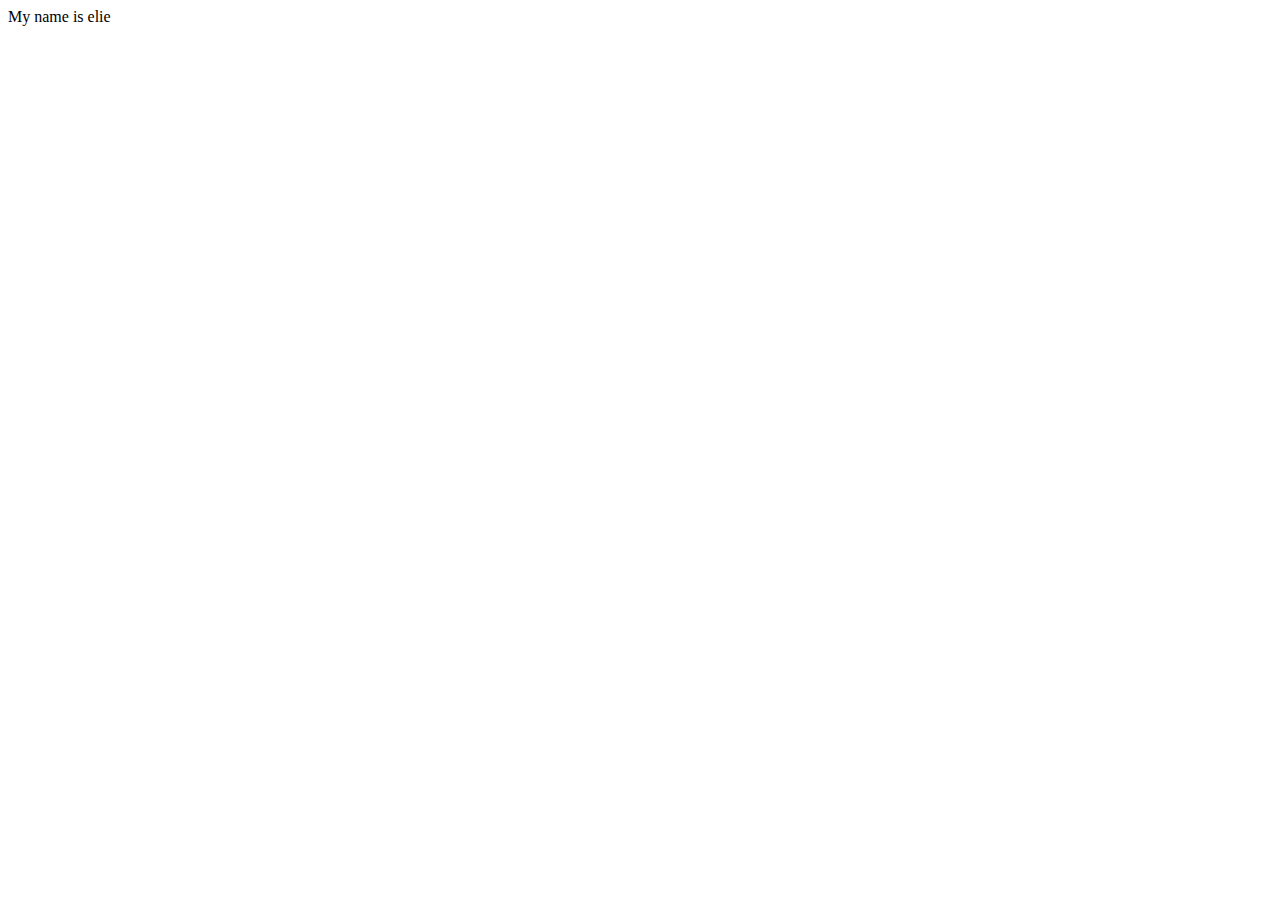
==== index.html @ 24b74e12 "initialized git repository" ====
<!DOCTYPE html>
<html lang="en">
<head>
    <meta charset="UTF-8">
    <meta http-equiv="X-UA-Compatible" content="IE=edge">
    <meta name="viewport" content="width=device-width, initial-scale=1.0">
    <title>Document</title>
</head>
<body>
    My name is elie
</body>
</html>
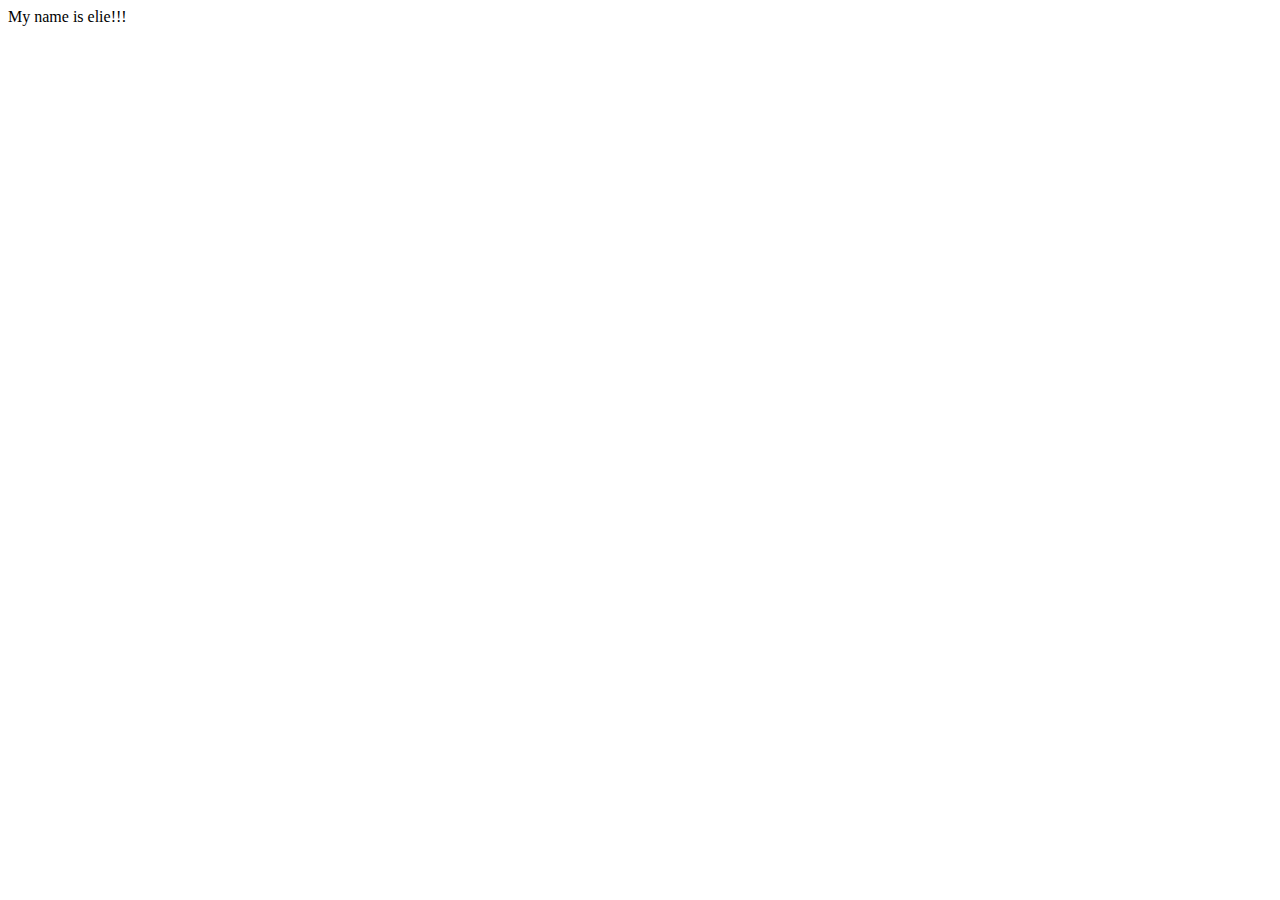
==== commit 41403658: "Emphasise the name" ====
--- a/index.html
+++ b/index.html
@@ -7,6 +7,6 @@
     <title>Document</title>
 </head>
 <body>
-    My name is elie
+    My name is elie!!!
 </body>
 </html>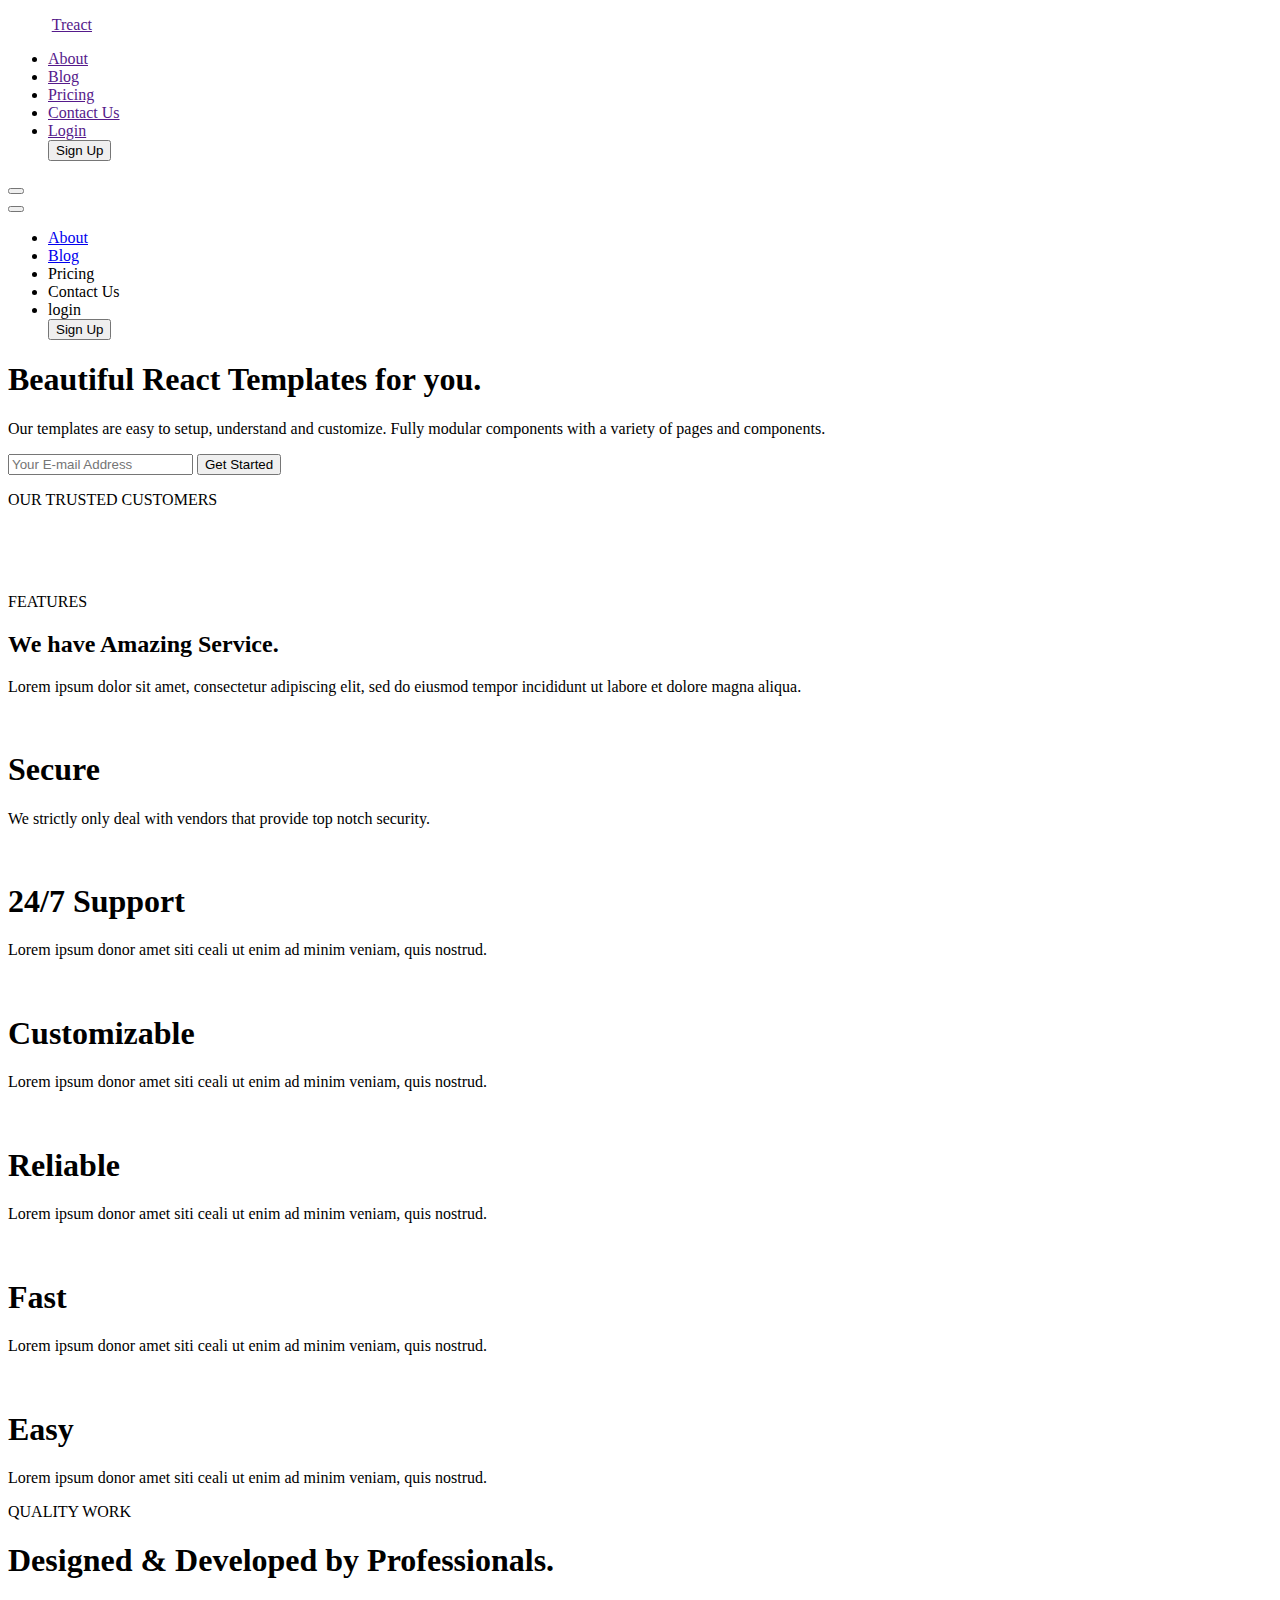
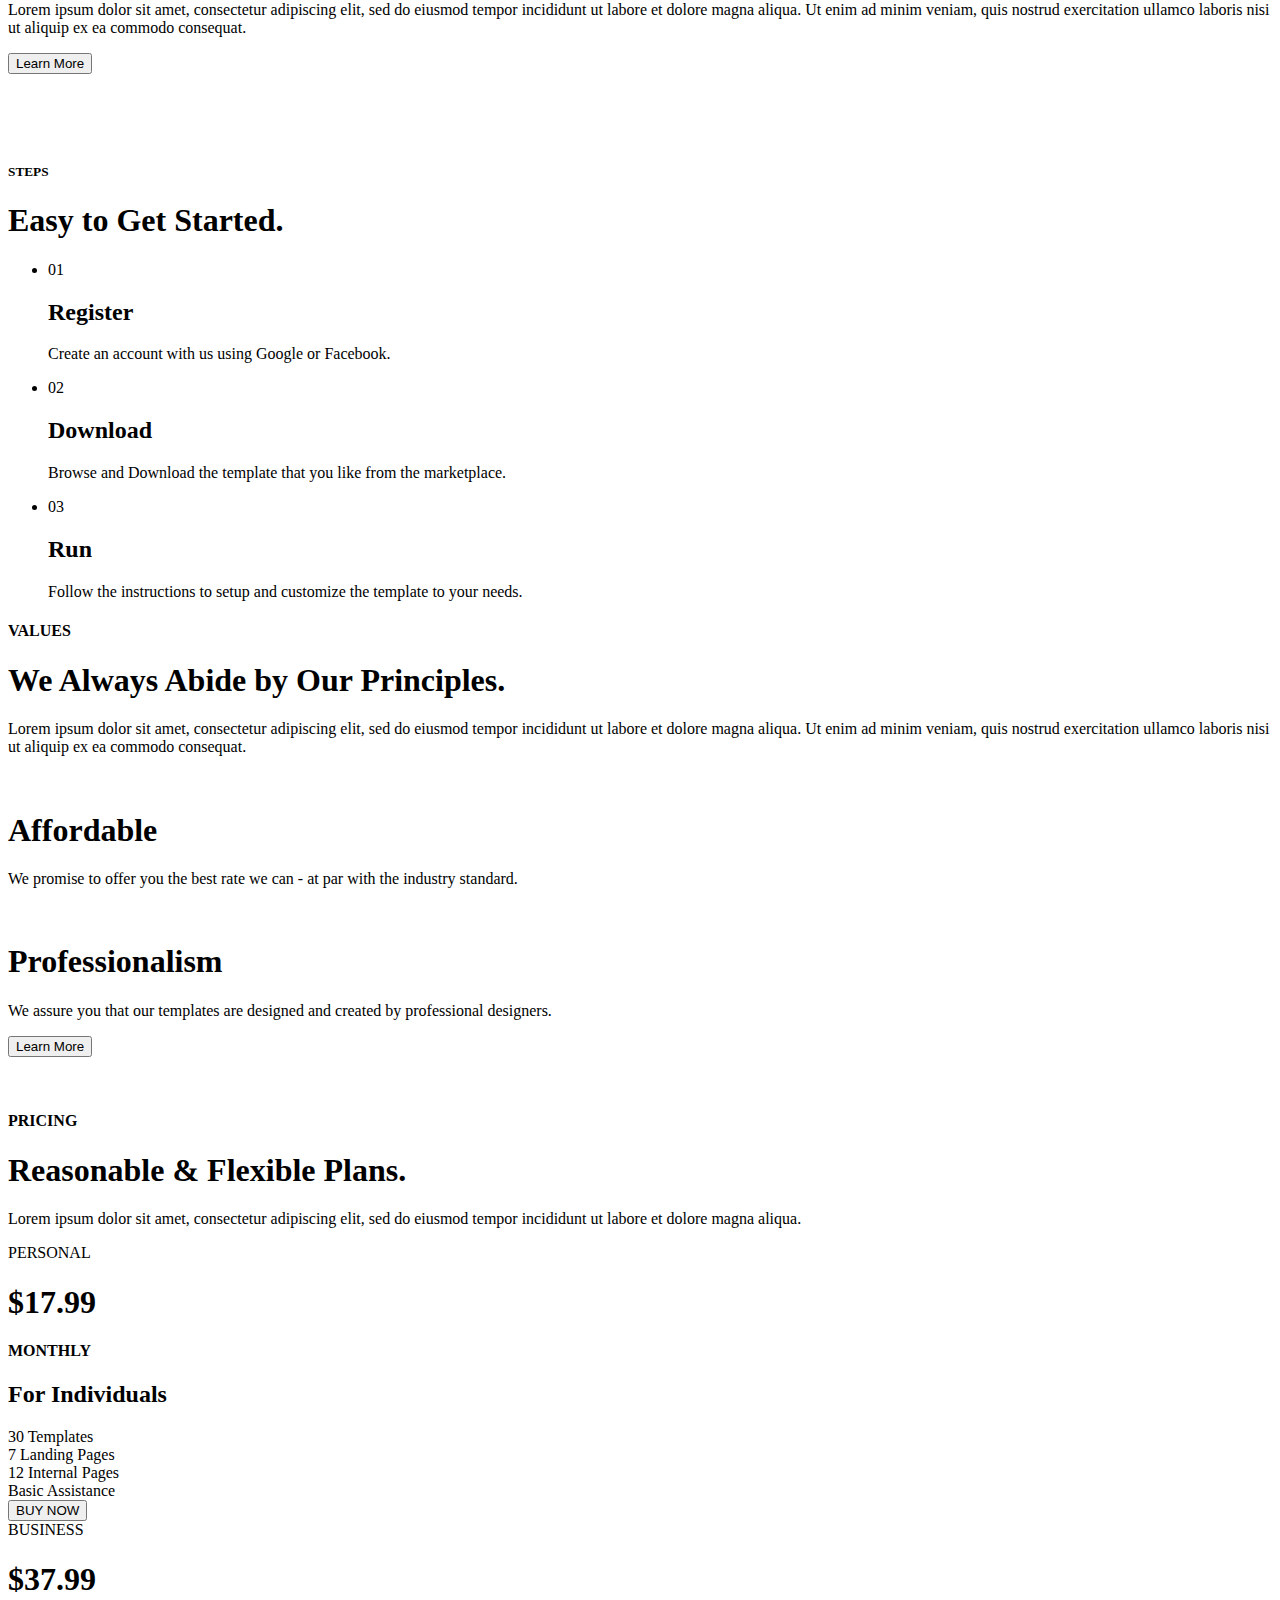
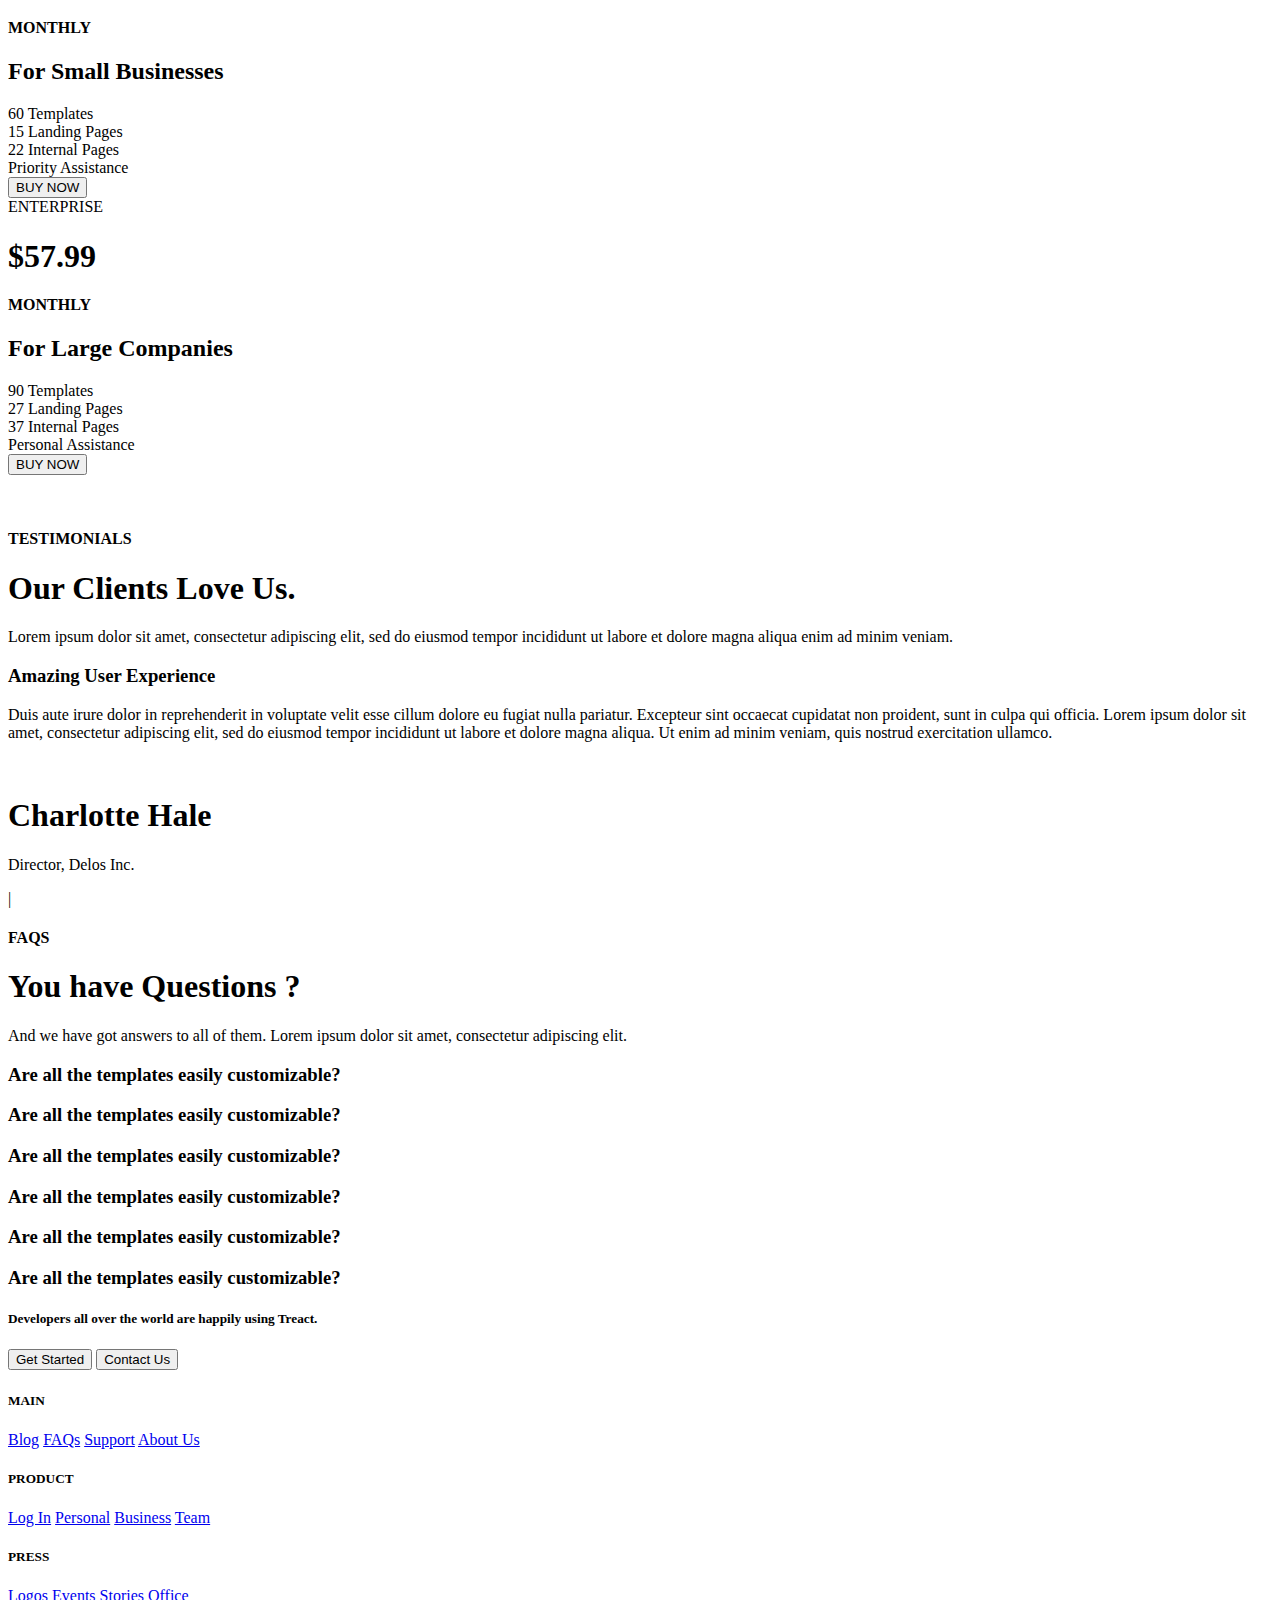
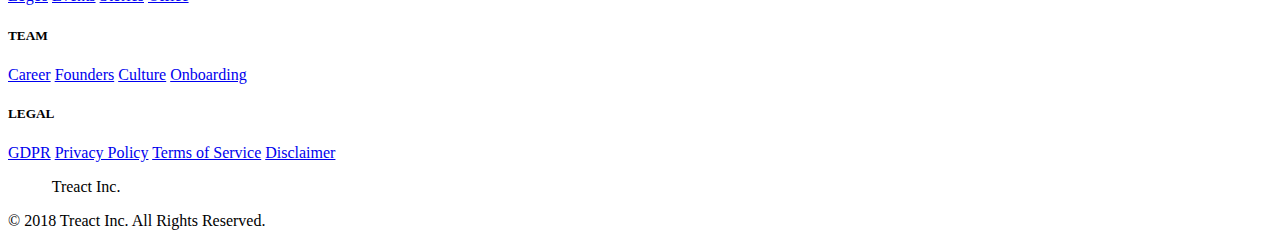
==== commit 814184ce: "Emphasise a text" ====
--- a/index.html
+++ b/index.html
@@ -7,6 +7,569 @@
     <title>Document</title>
 </head>
 <body>
-    My name is elie!!!
+    <section>
+        <div class="row">
+          <nav>
+            <div class="nav">
+              <figure class="logo__T">
+                <img src="./images/logo.2c489fc4.svg" class="nav__logo" alt="" />
+                <a href="" class="nav__logo--name">Treact</a>
+              </figure>
+              <ul class="nav__links">
+                <li>
+                  <a href="" class="nav__link">About</a>
+                </li>
+                <li>
+                  <a href="" class="nav__link">Blog</a>
+                </li>
+                <li>
+                  <a href="" class="nav__link">Pricing</a>
+                </li>
+                <li>
+                  <a href="" class="nav__link">Contact Us</a>
+                </li>
+                <li>
+                  <a href="" class="nav__link">Login</a>
+                </li>
+                <button class="nav__btn">Sign Up</button>
+              </ul>
+              <button class="btn__menu" onclick="openMenu()">
+                <i class="fas fa-bars"></i>
+              </button>
+              <div class="menu__backdrop">
+                <button class="btn__menu btn__menu--close" onclick="closeMenu()">
+                  <i class="fas fa-times"></i>
+                </button>
+                <ul class="menu__links">
+                  <li class="menu__list">
+                    <a href="#" class="menu__link" onclick="closeMenu()">About</a>
+                  </li>
+                  <li class="menu__list">
+                    <a href="#" class="menu__link" onclick="closeMenu()">Blog</a>
+                  </li>
+                  <li class="menu__list">
+                    <a class="menu__link" onclick="closeMenu()">Pricing</a>
+                  </li>
+                  <li class="menu__list">
+                    <a class="menu__link" onclick="closeMenu()">Contact Us</a>
+                  </li>
+                  <li class="menu__list">
+                    <a class="menu__link" onclick="closeMenu()">login</a>
+                  </li>
+                  <button class="nav__btn " onclick="closeMenu()">Sign Up</button>
+                </ul>
+              </div>
+            </div>
+          </nav>
+        </div>
+      </section>
+  
+      <section>
+        <div class="row">
+          <div class="email__container">
+            <div class="email__address">
+              <h1 class="email__h1">
+                Beautiful React Templates
+                <span class="text--purple">for you.</span>
+              </h1>
+              <p class="email__intro--para">
+                Our templates are easy to setup, understand and customize. Fully
+                modular components with a variety of pages and components.
+              </p>
+              <div class="email__login--wrapper">
+                <form class="email__address--form">
+                  <input
+                    class="email__address--input"
+                    placeholder="Your E-mail Address"
+                  />
+                  <button class="email__address--btn">Get Started</button>
+                </form>
+              </div>
+              <div class="customer__img--wrapper">
+                <p class="email__address--para">OUR TRUSTED CUSTOMERS</p>
+                <figure>
+                  <img
+                    src="./images/customers-logo-strip.680ac7c2.png"
+                    class="customers__img"
+                    alt=""
+                  />
+                </figure>
+              </div>
+            </div>
+            <div class="email__img">
+              <figure class="email__figure--wrapper"> 
+                <img
+                  src="./images/design-illustration-2.6da6a00b.svg"
+                  class="first__section--img"
+                  alt=""
+                />
+              </figure>
+            </div>
+          </div>
+        </div>
+      </section>
+  
+      <section>
+        <div class="container">
+          <div class="row">
+            <div class="features__text--wrapper">
+              <div class="text--purple title__features">FEATURES</div>
+              <h2 class="features__service--h2">
+                We have Amazing <span class="text--purple">Service.</span>
+              </h2>
+              <p class="features__service--para">
+                Lorem ipsum dolor sit amet, consectetur adipiscing elit, sed do
+                eiusmod tempor incididunt ut labore et dolore magna aliqua.
+              </p>
+            </div>
+            <div class="services">
+              <div class="service">
+                <figure>
+                  <img
+                    src="./images/shield-icon.daefe14b.svg"
+                    class="service__images"
+                    alt=""
+                  />
+                </figure>
+                <div class="service__description">
+                  <h1>Secure</h1>
+                  <p class="service__para">
+                    We strictly only deal with vendors that provide top notch
+                    security.
+                  </p>
+                </div>
+              </div>
+              <div class="service">
+                <figure>
+                  <img
+                    src="./images/support-icon.f9253ffa.svg"
+                    class="service__images"
+                    alt=""
+                  />
+                </figure>
+                <div class="service__description">
+                  <h1>24/7 Support</h1>
+                  <p class="service__para">
+                    Lorem ipsum donor amet siti ceali ut enim ad minim veniam,
+                    quis nostrud.
+                  </p>
+                </div>
+              </div>
+              <div class="service">
+                <figure>
+                  <img
+                    src="./images/customize-icon.367468c9.svg"
+                    class="service__images"
+                    alt=""
+                  />
+                </figure>
+                <div class="service__description">
+                  <h1>Customizable</h1>
+                  <p class="service__para">
+                    Lorem ipsum donor amet siti ceali ut enim ad minim veniam,
+                    quis nostrud.
+                  </p>
+                </div>
+              </div>
+              <div class="service">
+                <figure>
+                  <img
+                    src="./images/reliable-icon.1367510a.svg"
+                    class="service__images"
+                    alt=""
+                  />
+                </figure>
+                <div class="service__description">
+                  <h1>Reliable</h1>
+                  <p class="service__para">
+                    Lorem ipsum donor amet siti ceali ut enim ad minim veniam,
+                    quis nostrud.
+                  </p>
+                </div>
+              </div>
+              <div class="service">
+                <figure>
+                  <img
+                    src="./images/fast-icon.dbb971a7.svg"
+                    class="service__images"
+                    alt=""
+                  />
+                </figure>
+                <div class="service__description">
+                  <h1>Fast</h1>
+                  <p class="service__para">
+                    Lorem ipsum donor amet siti ceali ut enim ad minim veniam,
+                    quis nostrud.
+                  </p>
+                </div>
+              </div>
+              <div class="service">
+                <figure>
+                  <img
+                    src="./images/simple-icon.673b7e17.svg"
+                    class="service__images"
+                    alt=""
+                  />
+                </figure>
+                <div class="service__description">
+                  <h1>Easy</h1>
+                  <p class="service__para">
+                    Lorem ipsum donor amet siti ceali ut enim ad minim veniam,
+                    quis nostrud.
+                  </p>
+                </div>
+              </div>
+            </div>
+          </div>
+        </div>
+      </section>
+  
+      <section>
+        <div class="container">
+          <div class="row">
+            <div class="quality__work--wrapper">
+              <div class="title__container">
+                <div class="section__title">QUALITY WORK</div>
+                <h1 class="quality__work--h1">
+                  Designed & Developed by
+                  <span class="text--purple">Professionals.</span>
+                </h1>
+                <p class="quality__work--para">
+                  Lorem ipsum dolor sit amet, consectetur adipiscing elit, sed do
+                  eiusmod tempor incididunt ut labore et dolore magna aliqua. Ut
+                  enim ad minim veniam, quis nostrud exercitation ullamco laboris
+                  nisi ut aliquip ex ea commodo consequat.
+                </p>
+                <button class="quality__work--btn">Learn More</button>
+              </div>
+              <div class="figure__wrapper">
+                <figure class="quality__work--figure">
+                  <img
+                    src="./images/hero-screenshot-1.40a097b5.png"
+                    class="quality__work--img"
+                    alt=""
+                  />
+                </figure>
+              </div>
+            </div>
+          </div>
+        </div>
+      </section>
+  
+      <section>
+          <div class="steps__container">
+            <div class="row">
+              <div class="steps__wrapper">
+              <div class="steps__img--wrapper">
+            <figure class="steps__figure">
+              <img
+                src="./images/hero-screenshot-2.241aac1f.png"
+                class="steps__img"
+                alt=""
+              />
+            </figure></div>
+          <div class="steps__text--wrapper">
+            <h5 class="steps__h5"><span class="text--purple title__steps">STEPS</span></h5>
+            <h1 class="steps__intro">Easy to <span class="text--purple">Get Started.</span></h1>
+            <ul class="steps__links">
+                <li class="steps__link">
+                    <div class="steps__link--number">01</div>
+                  <div class="steps__text"> <h2>Register</h2>
+                    <p class="steps__link--para">Create an account with us using Google or Facebook.</p></div> 
+                </li>
+                <li class="steps__link">
+                    <div class="steps__link--number">02</div>
+                    <div class="steps__text">  <h2>Download</h2>
+                    <p class="steps__link--para">Browse and Download the template that you like from the marketplace.</p></div> 
+                </li>
+                <li class="steps__link">
+                    <div class="steps__link--number">03</div>
+                    <div class="steps__text"> <h2>Run</h2>
+                    <p class="steps__link--para">Follow the instructions to setup and customize the template to your needs.</p></div> 
+                </li>
+              </div>
+            </ul>
+          </div>
+          </div>
+        </div>
+      </section>
+  
+      <section>
+      <div class="row">
+          <div class="values__container">
+              <div class="values__wrapper">
+              <div class="values__text--wrapper">
+          <h4 class="title__values">VALUES</h4>
+          <h1 class="values__h1">We Always Abide by Our <span class="text--purple">Principles.</span></h1>
+          <p class="values__para">Lorem ipsum dolor sit amet, consectetur adipiscing elit, sed do eiusmod tempor incididunt ut labore et dolore magna aliqua. Ut enim ad minim veniam, quis nostrud exercitation ullamco laboris nisi ut aliquip ex ea commodo consequat.</p>
+          <div class="work__intro--container">
+           <div class="affordable__wrapper">
+           <div class="sign__affordable--wrapper"><div class="affordable__img--wrapper"><img src="./images/500px-Dollar_Sign.svg.png" class="affordable__img" alt=""></div>
+              <h1 class="affordable__h1">Affordable</h1></div>
+              <p class="affordable__para">We promise to offer you the best rate we can - at par with the industry standard.</p>
+          </div>
+          <div class="professionalism">
+              <div class="sign__professionalism--wrapper">
+             <figure>
+                 <img src="./images/luggage-baggage-symbol-claim-116072.png" class="professionalism__img" alt="">
+             </figure>
+             <h1 class="professionalism__h1">Professionalism</h1>
+          </div>
+            <p class="professionalism__para">We assure you that our templates are designed and created by professional designers.</p>
+          </div>
+          </div>
+          <div class="values__button--wrapper">
+          <button class="values__btn">Learn More</button>
+        </div>
+      </div>
+          <div class="values__img--wrapper">
+            <figure>
+                <img src="./images/prototype-illustration.21bc4b3f.svg" class="values__img" alt="">
+            </figure>
+          </div>
+      </div>
+      </div>
+      </div>
+      </section>
+  
+      <section>
+          <div class="row">
+              <div class="pricing__container">
+              <div class="pricing__text--wrapper">
+              <h4 class="pricing__text--h4"><span class="text--purple">PRICING</span></h4>
+              <h1 class="pricing__text--h1">Reasonable & Flexible <span class="text--purple">Plans.</span></h1>
+              <p class="pricing__text--para">Lorem ipsum dolor sit amet, consectetur adipiscing elit, sed do eiusmod tempor incididunt ut labore et dolore magna aliqua.</p>
+            </div>
+            <div class="plans">
+                <div class="plan"> 
+                    <div class="intro__of--plans">
+                    <div class="personal__top--line"></div>
+                    <div class="plan__title">PERSONAL</div>
+                    <h1 class="plan__price">$17.99</h1>
+                    <h4 class="monthly">MONTHLY</h4></div>
+                    <div class="plans__border"></div>
+                    <div class="personal__info--wrapper">
+                        <h2 class="name__choice">For Individuals</h2>
+                        <div class="personal__info">30 Templates</div>
+                        <div class="personal__info">7 Landing Pages</div>
+                        <div class="personal__info">12 Internal Pages</div>
+                        <div class="personal__info">Basic Assistance</div>
+                        </div>
+                        <div class="plans__border"></div>
+                        <div class="button__wrapper">  <button class="personal__button--wrapper">BUY NOW</button></div>  
+                </div>
+                <div class="business__plan">
+                  <div class="business__intro--plans">
+                  <div class="plan__title">BUSINESS</div>
+                    <h1 class="plan__price">$37.99</h1>
+                    <h4 class="business__monthly">MONTHLY</h4>
+                  </div>
+                  <div class="business__plans--border"></div>
+                  <div class="personal__info--wrapper">
+                    <h2 class="business__name--choice">For Small Businesses</h2>
+                    <div class="business__personal--info">60 Templates</div>
+                    <div class="business__personal--info">15 Landing Pages</div>
+                    <div class="business__personal--info">22 Internal Pages</div>
+                    <div class="business__personal--info">Priority Assistance</div>
+                    </div>
+                    <div class="business__plans--border"></div>
+                   <div class="button__wrapper"> <button class="business__button--wrapper">BUY NOW</button></div>
+                </div>
+                <div class="plan">
+                  <div class="intro__of--plans">
+                    <div class="enterprise__top--line"></div> 
+                    <div class="plan__title">ENTERPRISE</div>
+                    <h1 class="plan__price">$57.99</h1>
+                    <h4 class="monthly">MONTHLY</h4>
+                  </div>
+                  <div class="plans__border"></div>
+                  <div class="personal__info--wrapper">
+                  <h2 class="name__choice">For Large Companies</h2>
+                  <div class="personal__info">90 Templates</div>
+                  <div class="personal__info">27 Landing Pages</div>
+                  <div class="personal__info">37 Internal Pages</div>
+                  <div class="personal__info">Personal Assistance</div>
+                  </div>
+                  <div class="plans__border"></div>
+                  <div class="button__wrapper"><button class="enterprise__button--wrapper">BUY NOW</button></div>
+              </div>
+            </div>
+          </div>
+          </div>
+      </section>
+  
+      <section>
+        <div class="row">
+          <div class="testimonials__container">
+           <figure class="testimonials__img--wrapper">
+             <img src="./images/love-illustration.c759090f.svg" class="testimonials__img" alt="">
+           </figure>
+          
+          <div class="testimonials__text--wrapper">
+            <h4 class="testimonials__h4"><span class="text--purple">TESTIMONIALS</span></h4>
+            <h1 class="testimonials__h1">Our Clients <span class="text--purple">Love Us.</span></h1>
+            <p class="testimonials__para">Lorem ipsum dolor sit amet, consectetur adipiscing elit, sed do eiusmod tempor incididunt ut labore et dolore magna aliqua enim ad minim veniam.</p>
+            <div class="testimonials__info--wrapper">
+              <div class="rating__wrapper">
+                <i class="fas fa-star"></i>
+                <i class="fas fa-star"></i>
+                <i class="fas fa-star"></i>
+                <i class="fas fa-star"></i>
+                <i class="fas fa-star"></i>
+              </div>
+              <h3 class="testimonials__h3">Amazing User Experience</h3>
+              <p class="testimonials__info--para">Duis aute irure dolor in reprehenderit in voluptate velit esse cillum dolore eu fugiat nulla pariatur. Excepteur sint occaecat cupidatat non proident, sunt in culpa qui officia. Lorem ipsum dolor sit amet, consectetur adipiscing elit, sed do eiusmod tempor incididunt ut labore et dolore magna aliqua. Ut enim ad minim veniam, quis nostrud exercitation ullamco.</p>
+              <div class="info__wrapper">
+              <div class="name__wrapper">
+                <figure>
+                  <img src="./images/photo-1494790108377-be9c29b29330.avif" class="testimonials__info--img" alt="">
+                </figure>
+              <div class="name__info--wrapper">  <h1>Charlotte Hale</h1>
+                <p class="name__info--detail">Director, Delos Inc.</p></div>
+              </div>
+              <div class="arrows__wrapper">
+              <div class="arrow1__wrapper"><i class="fa-solid fa-angle-left"></i></div>
+              <span class="spacing__wrapper">|</span>
+              <div class="arrow2__wrapper"><i class="fa-solid fa-angle-right"></i></div>
+            </div>
+            </div>
+          </div>
+        </div>
+        
+      </div>
+    </div>
+      </section>
+  
+      <section>
+        <div class="row">
+          <div class="faqs__container">
+            <div class="faqs__intro--wrapper">
+              <h4 class="title__faqs"><span class="text--purple">FAQS</span></h4>
+              <h1 class="faqs__h1">You have <span class="text--purple">Questions ?</span></h1>
+              <p class="faqs__para">And we have got answers to all of them. Lorem ipsum dolor sit amet, consectetur adipiscing elit.</p>
+            </div>
+              
+              <div class="questions__wrapper">
+        <div class="question__wrapper">
+          <div class="inside__question--wrapper">
+          <h3>Are all the templates easily customizable?</h3>
+          <i class="fa-solid fa-angle-down"></i>
+        </div>
+      </div>
+        <div class="question__wrapper">
+          <div class="inside__question--wrapper">
+          <h3>Are all the templates easily customizable?</h3>
+          <i class="fa-solid fa-angle-down"></i>
+        </div>
+      </div>
+        <div class="question__wrapper">
+          <div class="inside__question--wrapper">
+          <h3>Are all the templates easily customizable?</h3>
+          <i class="fa-solid fa-angle-down"></i>
+        </div>
+      </div>
+        <div class="question__wrapper">
+          <div class="inside__question--wrapper">
+          <h3>Are all the templates easily customizable?</h3>
+          <i class="fa-solid fa-angle-down"></i>
+        </div>
+      </div>
+      <div class="question__wrapper">
+        <div class="inside__question--wrapper">
+          <h3>Are all the templates easily customizable?</h3>
+          <i class="fa-solid fa-angle-down"></i>
+        </div>
+      </div>
+      <div class="question__wrapper">
+        <div class="inside__question--wrapper">
+          <h3>Are all the templates easily customizable?</h3>
+          <i class="fa-solid fa-angle-down"></i>
+        </div>
+      </div>
+    </div>
+    
+    
+    </div>
+      </div>
+    </section>
+  
+    <section>
+       <div class="row">
+         <div class="contact__us--wrapper">
+           <div class="us__all--wrapper">
+           <div class="contact__us--text">
+             <h5 class="contact__us--h5">Developers all over the world are happily using Treact.</h5>
+           </div>
+           <div class="contact__us--buttons">
+             <button class="get__started--button">Get Started</button>
+             <button class="contact__us--button">Contact Us</button>
+           </div>
+          </div>
+         </div>
+       </div>
+    </section>
+  
+  
+    <footer>
+      <div class="row">
+        <div class="footer__container">
+        <div class="links">
+          <div class="link">
+            <h5 class="footer__h2">MAIN</h5>
+            <a href="#" class="footer__a">Blog</a>
+            <a href="#" class="footer__a">FAQs</a>
+            <a href="#" class="footer__a">Support</a>
+            <a href="#" class="footer__a">About Us</a>
+          </div>
+          <div class="link">
+            <h5 class="footer__h2">PRODUCT</h5>
+            <a href="#" class="footer__a">Log In</a>
+            <a href="#" class="footer__a">Personal</a>
+            <a href="#" class="footer__a">Business</a>
+            <a href="#" class="footer__a">Team</a>
+          </div>
+          <div class="link">
+            <h5 class="footer__h2">PRESS</h5>
+            <a href="#" class="footer__a">Logos</a>
+            <a href="#" class="footer__a">Events</a>
+            <a href="#" class="footer__a">Stories</a>
+            <a href="#" class="footer__a">Office</a>
+          </div>
+          <div class="link">
+            <h5 class="footer__h2">TEAM</h5>
+            <a href="#" class="footer__a">Career</a>
+            <a href="#" class="footer__a"> Founders</a>
+            <a href="#" class="footer__a">Culture</a>
+            <a href="#" class="footer__a">Onboarding</a>
+          </div>
+          <div class="link">
+            <h5 class="footer__h2">LEGAL</h5>
+            <a href="#" class="footer__a">GDPR</a>
+            <a href="#" class="footer__a">Privacy Policy</a>
+            <a href="#" class="footer__a">Terms of Service</a>
+            <a href="#" class="footer__a">Disclaimer</a>
+          </div>
+        </div>
+  
+        <div class="footer__info">
+          <figure class="footer__logo--wrapper">
+            <img src="./images/logo-light.d9a5d1b5.svg" class="footer__logo" alt="">
+            <span class="footer__logo--name">Treact Inc.</span>
+          </figure>
+          <div class="copyright__wrapper">© 2018 Treact Inc. All Rights Reserved.</div>
+          <div class="footer__social--links">
+            <div class="footer__links--wrapper"><i class="fa-brands fa-facebook"></i></div>
+            <div class="footer__links--wrapper"><i class="fa-brands fa-twitter"></i></div>
+            <div class="footer__links--wrapper"><i class="fa-brands fa-youtube"></i></div>
+          </div>
+        </div>
+  
+      </div>
+      </div>
+    </footer>
 </body>
-</html>+</html>
+
+<!-- git add .
+git commit -m ""
+git push -->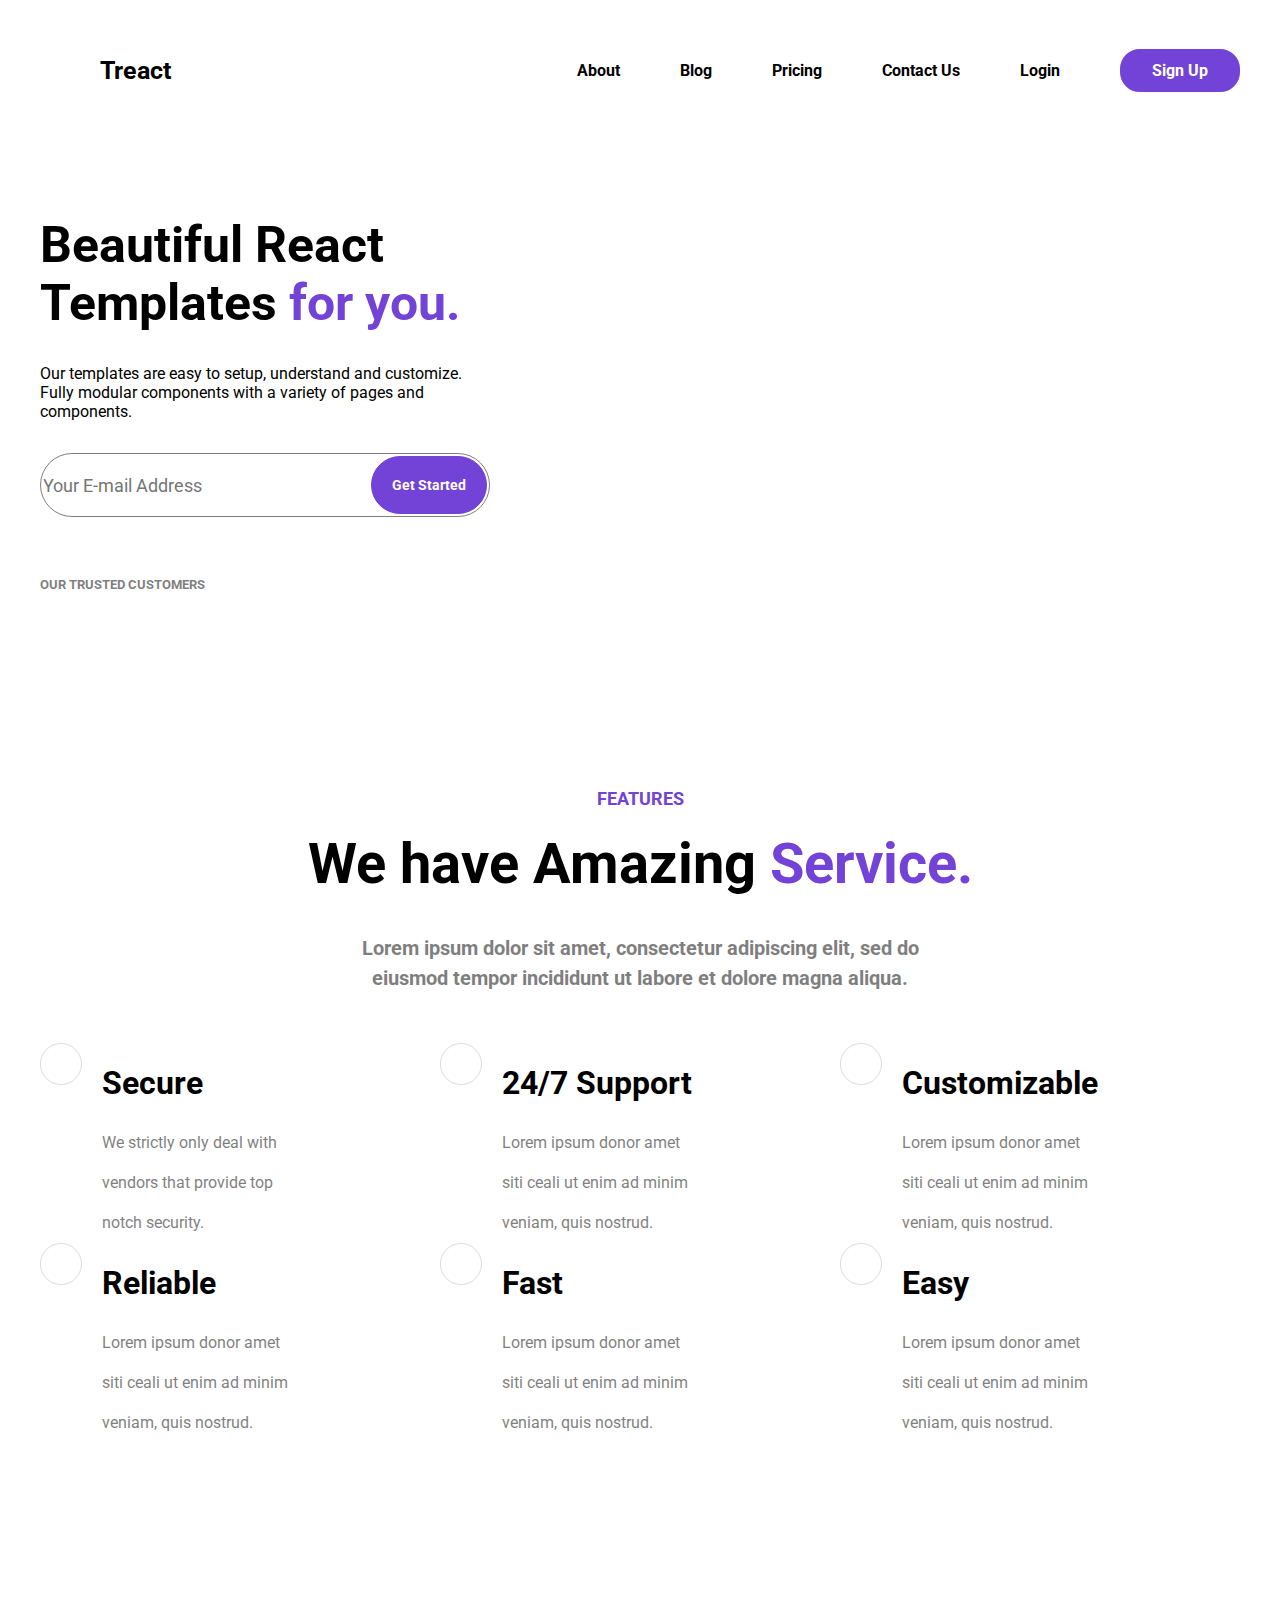
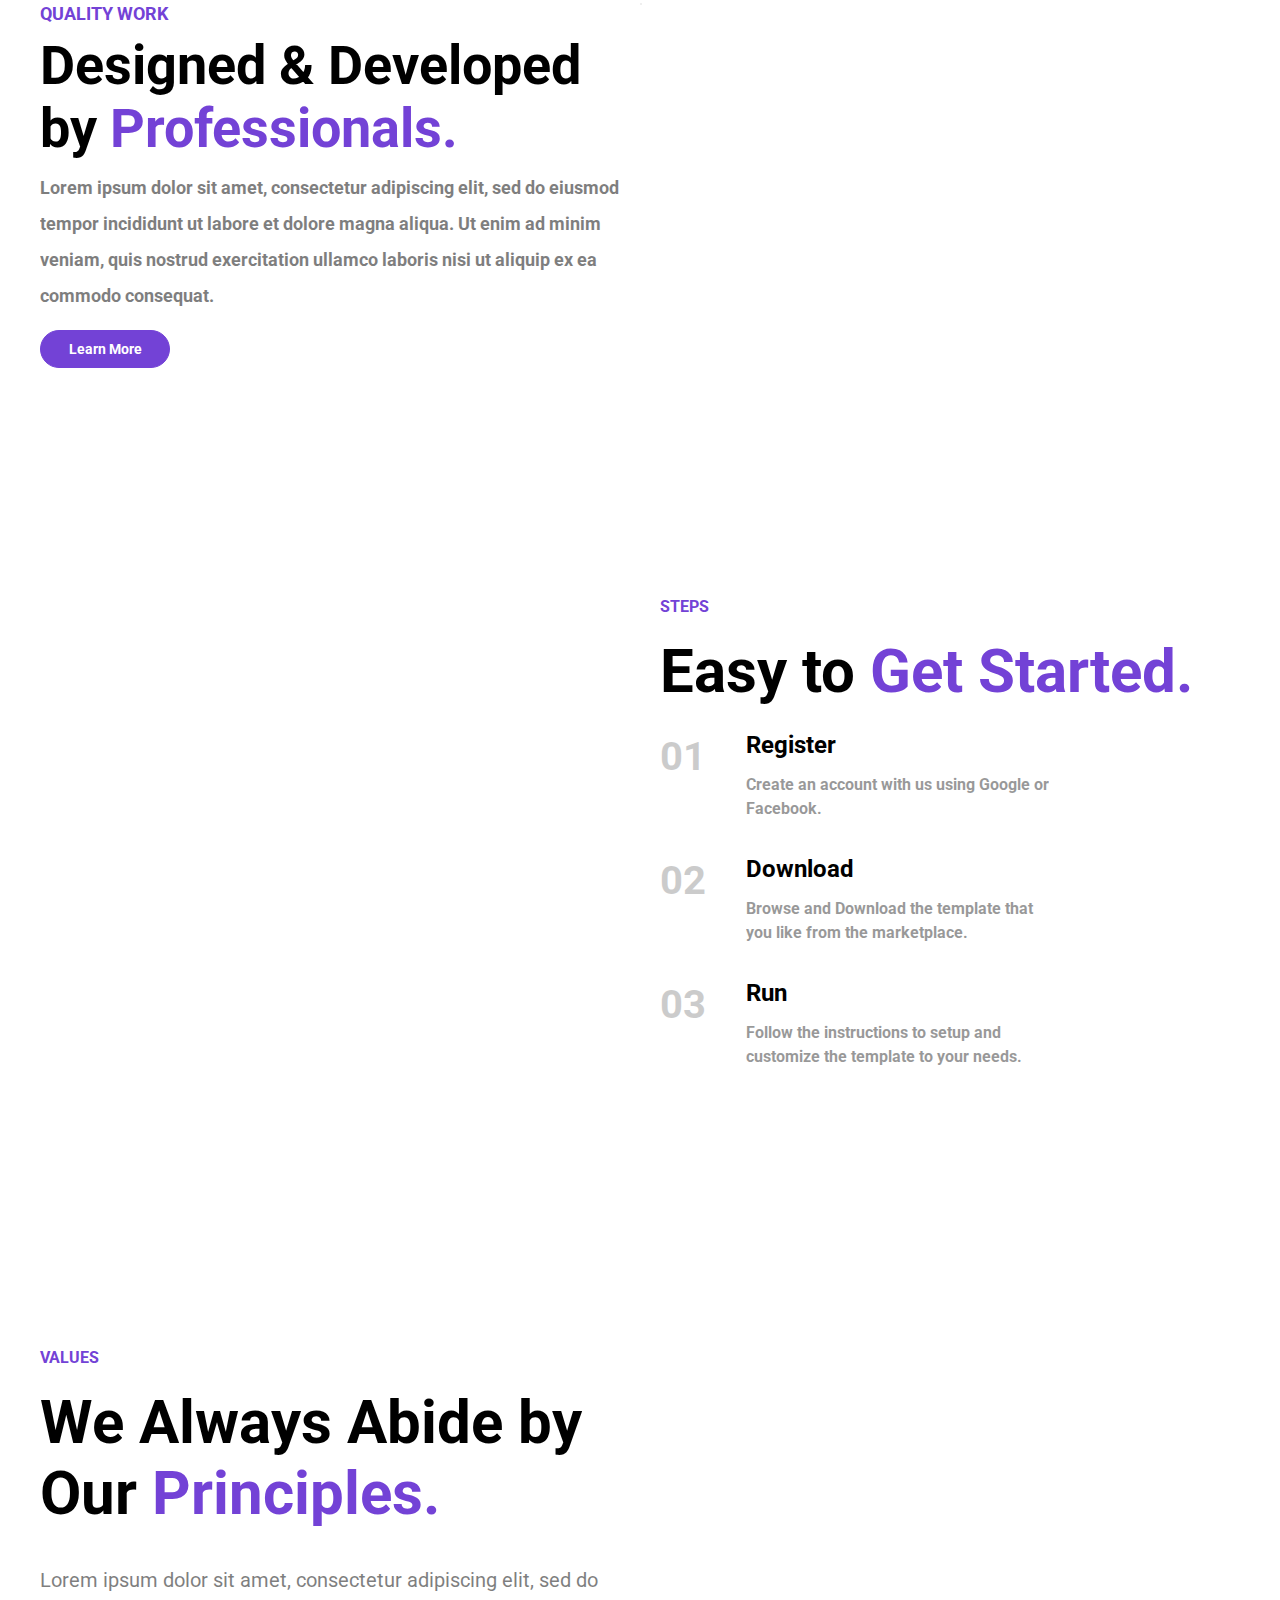
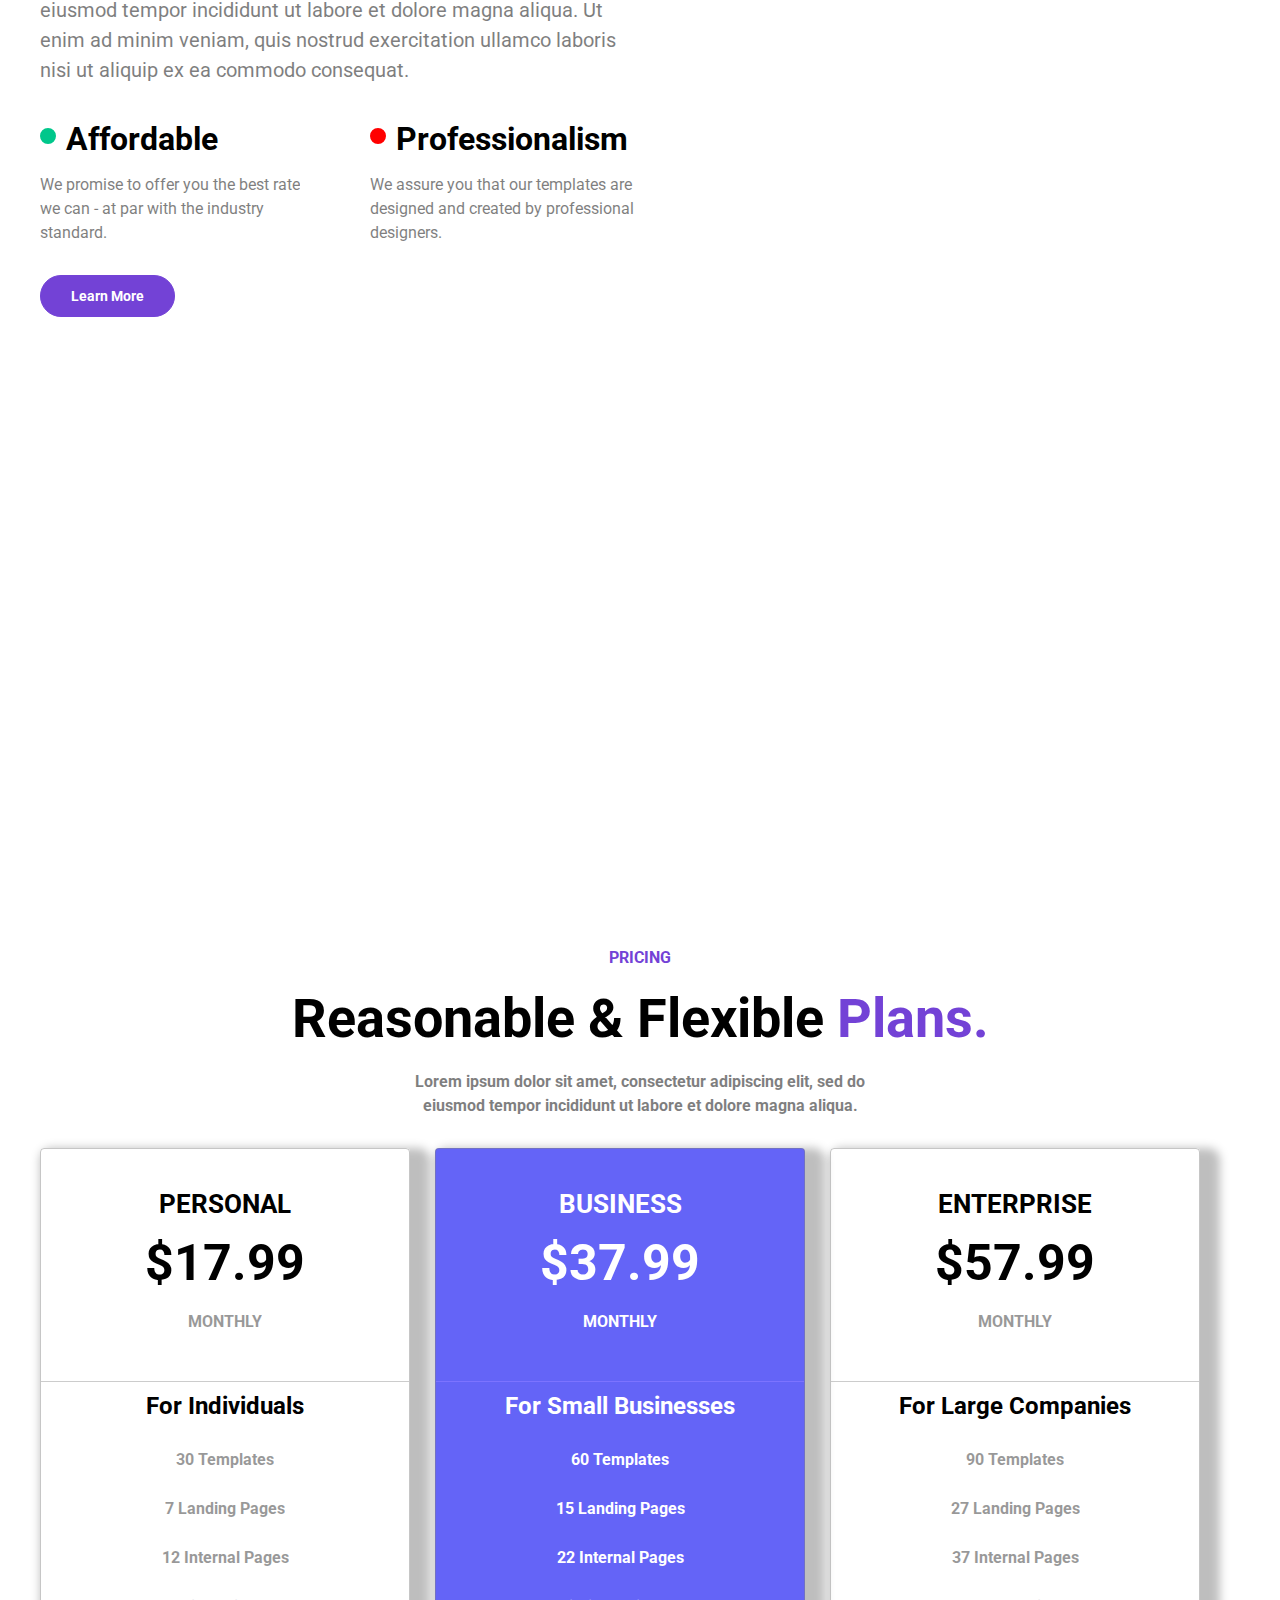
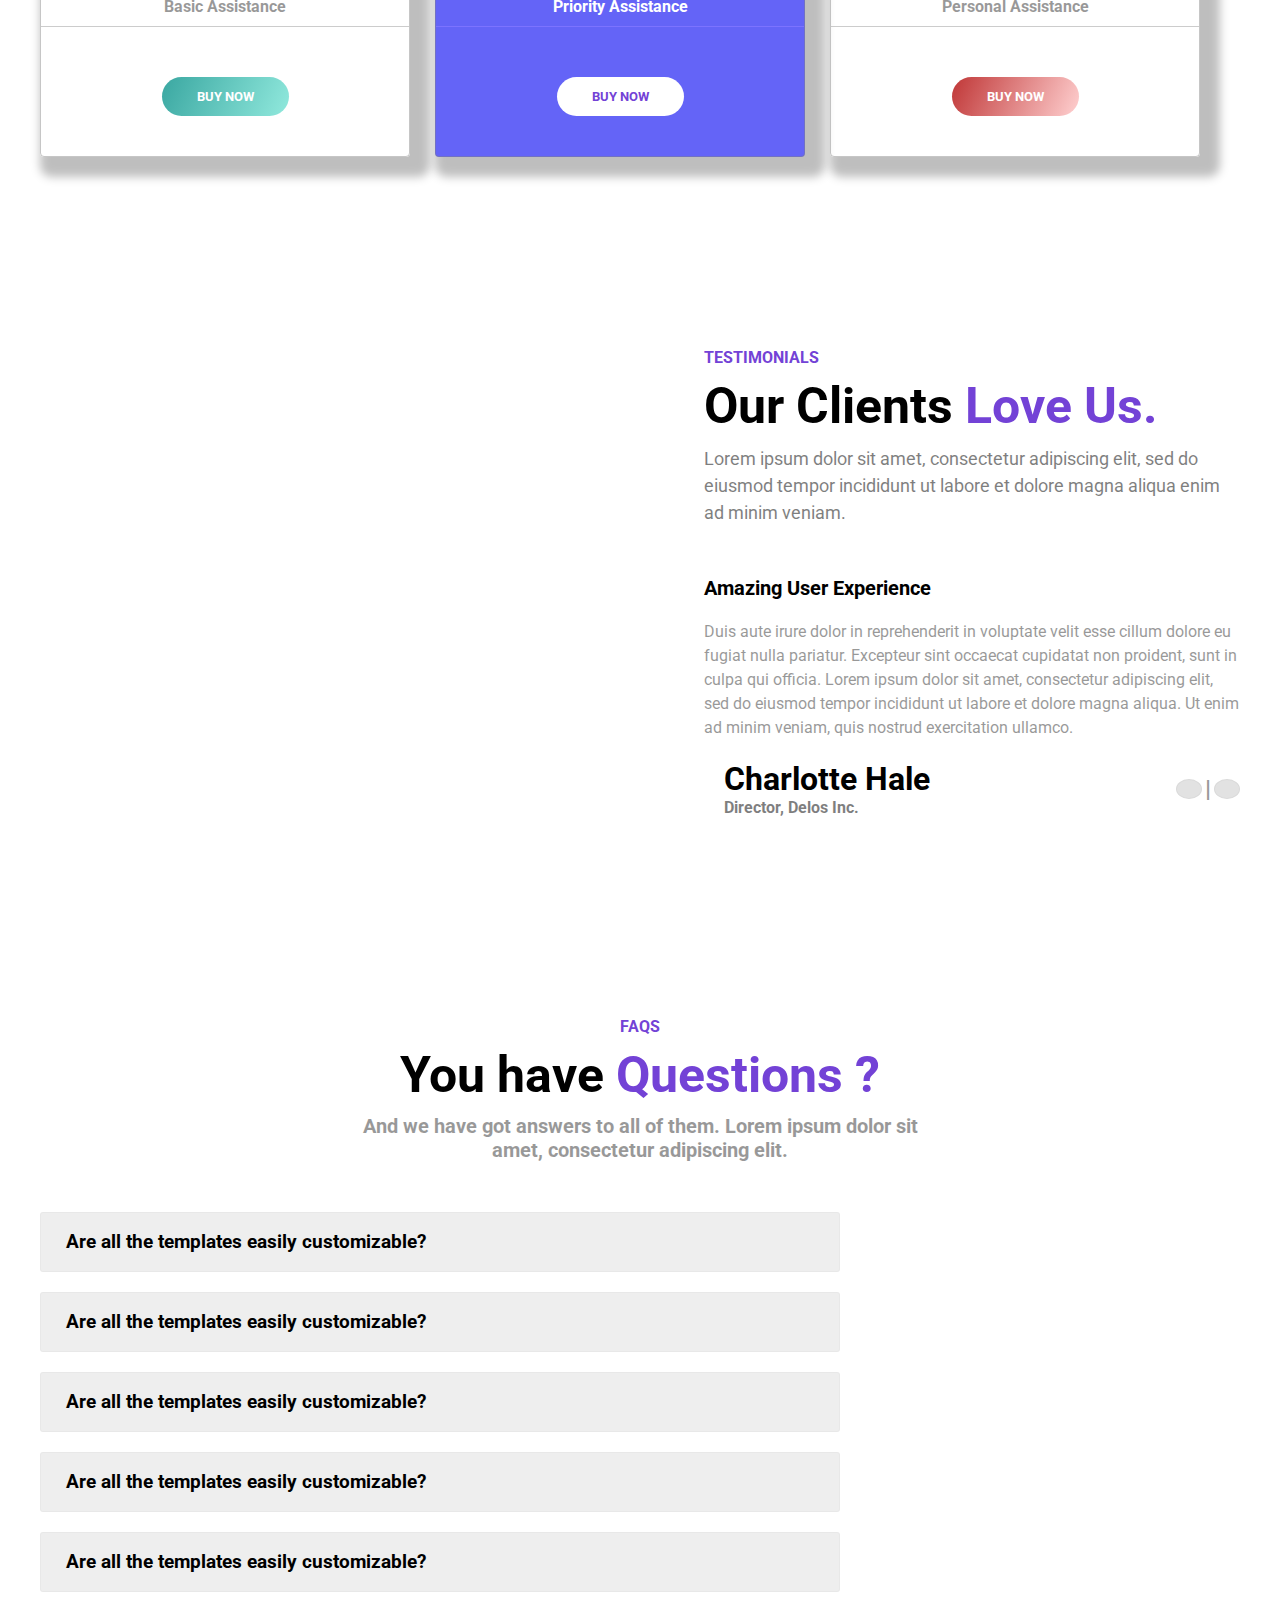
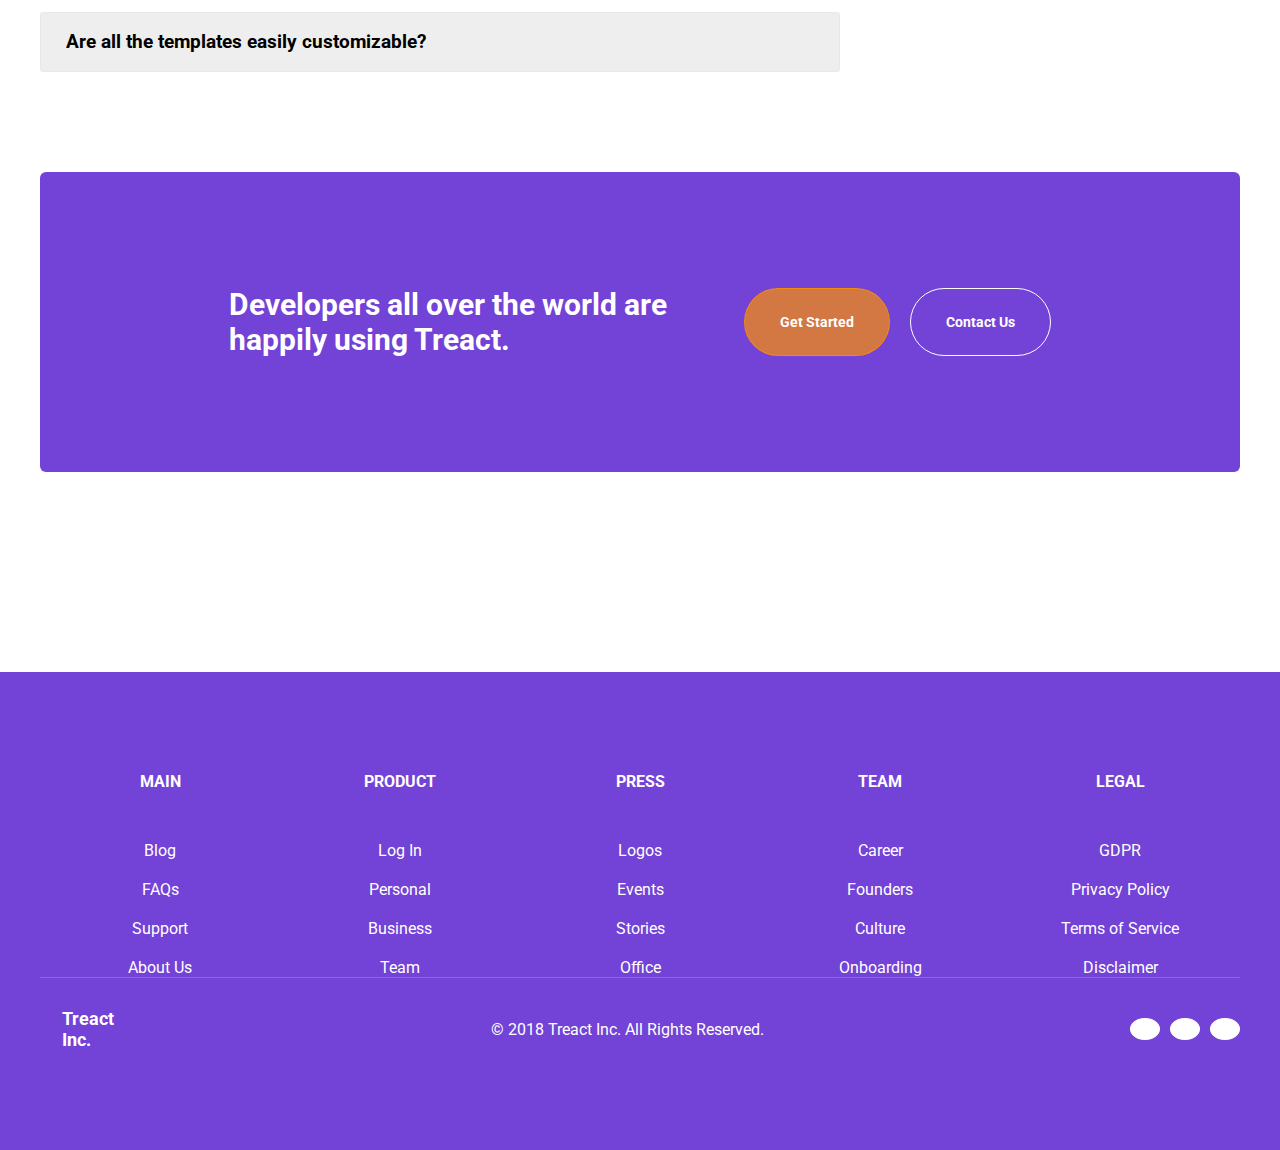
==== commit 25981965: "test" ====
--- a/index.html
+++ b/index.html
@@ -5,6 +5,8 @@
     <meta http-equiv="X-UA-Compatible" content="IE=edge">
     <meta name="viewport" content="width=device-width, initial-scale=1.0">
     <title>Document</title>
+    <link rel="stylesheet" href="index.css">
+    <script defer></script>
 </head>
 <body>
     <section>
--- a/index.css
+++ b/index.css
@@ -0,0 +1,1916 @@
+@import url("https://fonts.googleapis.com/css2?family=Roboto:wght@400;500;700&display=swap");
+* {
+  margin: 0;
+  padding: 0;
+  font-family: "Roboto", sans-serif;
+  box-sizing: border-box;
+}
+
+html {
+  scroll-behavior: smooth;
+}
+
+li {
+  list-style-type: none;
+}
+
+a {
+  text-decoration: none;
+}
+
+.row {
+  width: 100%;
+  max-width: 1200px;
+  margin: 0 auto;
+}
+
+.text--purple {
+  color: #7342d6;
+}
+
+/*
+
+NAVBAR
+
+*/
+
+.nav {
+  display: flex;
+  align-items: center;
+  justify-content: space-between;
+  margin-top: 20px;
+  font-size: 16px;
+  font-weight: bold;
+  height: 100px;
+}
+
+.logo__T {
+  display: flex;
+  align-items: center;
+}
+
+.nav__logo {
+  width: 50px;
+}
+
+.nav__logo--name {
+  color: black;
+  padding-left: 10px;
+  font-size: 25px;
+}
+
+.nav__logo--name:hover {
+  color: #7342d6;
+  transition: 300ms all ease;
+}
+
+.nav__links {
+  display: flex;
+  align-items: center;
+  justify-content: center;
+}
+
+.nav__link {
+  margin-left: 30px;
+  color: black;
+  margin-right: 30px;
+}
+
+.nav__lsls:hover {
+  border-bottom: 3px solid #7342d6;
+  border-spacing: 0px 32px;
+  transition: all 300ms ease;
+}
+
+.nav__link:hover {
+  color: #7342d6;
+  transition: 100ms all ease;
+  border-bottom: 2px solid #6030b1;
+  padding-bottom: 4px;
+}
+
+.nav__btn {
+  padding: 10px 30px;
+  margin-left: 30px;
+  border: 2px solid #7342d6;
+  border-radius: 20px;
+  background-color: #7342d6;
+  color: white;
+  font-size: 16px;
+  font-weight: bold;
+  cursor: pointer;
+}
+
+.nav__btn:hover {
+  background-color: #6030b1;
+  border: 2px solid #6030b1;
+  transition: all 300ms ease;
+}
+
+.btn__menu {
+  background-color: transparent;
+  font-size: 25px;
+  border: none;
+  color: black;
+  display: none;
+  cursor: pointer;
+}
+
+.btn__menu:hover {
+  color: #7342d6;
+}
+
+.menu__backdrop {
+  position: absolute;
+  background-color: white;
+  top: 0;
+  left: 0;
+  right: 0;
+  bottom: 0;
+  z-index: 100;
+  display: flex;
+  align-items: center;
+  justify-content: center;
+  visibility: hidden;
+  transition: all 300ms ease;
+  opacity: 0;
+  transform: translate(100%);
+}
+
+.menu--open {
+  max-height: 300px;
+  overflow: hidden;
+}
+
+.menu--open .menu__backdrop {
+  visibility: visible;
+  opacity: 1;
+  transform: translate(0);
+}
+
+.menu__links {
+  display: flex;
+  flex-direction: column;
+  align-items: center;
+}
+
+.menu__list {
+  padding: 32px 0;
+}
+
+.menu__link {
+  color: rgb(0, 0, 0);
+  font-size: 20px;
+}
+
+.menu__link:hover {
+  color: #7342d6;
+  border-bottom: 2px solid #7342d6;
+  transition: 300ms all ease;
+}
+
+.btn__menu--close {
+  position: absolute;
+  top: 10px;
+  right: 20px;
+  padding: 8px;
+  color: #7342d6;
+}
+
+/*
+
+EMAIL ADDRESS
+
+*/
+
+.email__container {
+  padding: 96px 0;
+  display: flex;
+  justify-content: space-between;
+}
+
+.e-mail__address {
+  border-radius: 40px;
+  padding: 15px 40px;
+  font-size: 18px;
+}
+
+.email__h1 {
+  font-weight: 700;
+  font-size: 50px;
+}
+
+.email__intro--para {
+  margin: 32px 0;
+}
+
+.email__address--form {
+  display: flex;
+  flex-direction: row;
+  border: 1px solid grey;
+  padding: 2px;
+  border-radius: 40px;
+}
+
+.email__address--input {
+  flex-grow: 2;
+  border: none;
+  border-radius: 60px;
+  font-size: 18px;
+}
+
+.email__address--input:focus {
+  outline: none;
+}
+
+.email__address--btn {
+  border: 1px solid #7342d6;
+  background: #7342d6;
+  color: white;
+  border-radius: 40px;
+  padding: 20px;
+  font-weight: bold;
+  font-size: 14px;
+  cursor: pointer;
+}
+
+.email__address--btn:hover {
+  background-color: #6030b1;
+  transition: all 300ms ease;
+}
+
+.customer__img--wrapper {
+  margin: 60px 0 0;
+}
+
+.email__address {
+  width: 450px;
+  display: flex;
+  flex-direction: column;
+}
+
+.email__address--para {
+  opacity: 0.5;
+  font-weight: bold;
+  font-size: 13px;
+}
+
+.customers__img {
+  width: 100%;
+  display: flex;
+  opacity: 0.5;
+  margin-top: 20px;
+  padding-right: 40px;
+}
+
+.email__img {
+  width: 60%;
+}
+
+.first__section--img {
+  width: 100%;
+  max-width: 700px;
+  display: flex;
+  flex-direction: column;
+  align-items: flex-end;
+}
+
+/*
+
+FEATURES
+
+*/
+
+.container {
+  padding: 80px 0;
+  display: flex;
+  justify-content: center;
+  align-items: center;
+}
+
+.features__text--wrapper {
+  display: flex;
+  align-items: center;
+  justify-content: center;
+  flex-direction: column;
+}
+
+.title__features {
+  text-align: center;
+  font-size: 18px;
+  font-weight: bold;
+  margin-bottom: 22px;
+}
+
+.features__service--h2 {
+  text-align: center;
+  font-size: 56px;
+  font-weight: bold;
+  margin-bottom: 20px;
+}
+
+.features__service--para {
+  text-align: center;
+  font-size: 20px;
+  font-weight: bold;
+  opacity: 0.5;
+  margin: 16px 0 0 0;
+  display: flex;
+  align-items: center;
+  justify-content: center;
+  margin-bottom: 50px;
+  max-width: 577px;
+  line-height: 1.5;
+}
+
+.services {
+  display: flex;
+  flex-wrap: wrap;
+  line-height: 2.5;
+}
+
+.service {
+  display: flex;
+  width: calc(100% / 3);
+}
+
+.service__description {
+  display: flex;
+  flex-direction: column;
+  max-width: 200px;
+}
+
+.service__description {
+  display: flex;
+  flex-direction: column;
+}
+
+.service__images {
+  border: 1px solid rgba(128, 128, 128, 0.274);
+  padding: 20px;
+  margin-right: 20px;
+  border-radius: 50%;
+}
+
+.service__para {
+  opacity: 0.5;
+}
+
+/*
+
+QUALITY WORK
+
+*/
+
+.title__container {
+  width: 50%;
+  display: flex;
+  flex-direction: column;
+}
+
+.quality__work--wrapper {
+  display: flex;
+  flex-direction: row;
+}
+
+.section__title {
+  color: #7342d6;
+  font-weight: bold;
+  font-size: 18px;
+  margin-bottom: 10px;
+}
+
+.quality__work--h1 {
+  font-size: 54px;
+  font-weight: bold;
+  margin-bottom: 10px;
+}
+
+.quality__work--para {
+  font-weight: bold;
+  opacity: 0.5;
+  line-height: 2;
+  font-size: 18px;
+  margin-bottom: 16px;
+}
+
+.quality__work--btn {
+  width: 130px;
+  color: white;
+  background-color: #7342d6;
+  border: 1px solid #7342d6;
+  padding: 10px 20px;
+  border-radius: 40px;
+  font-weight: bold;
+  font-size: 14px;
+  cursor: pointer;
+}
+
+.quality__work--btn:hover {
+  background-color: #6030b1;
+  border: 1px solid #6030b1;
+  transition: all 300ms ease;
+  cursor: pointer;
+}
+
+.quality__work--img {
+  width: 100%;
+  display: flex;
+  flex-direction: column;
+  border: 1px solid rgba(0, 0, 0, 0.096);
+  border-radius: 3px;
+}
+
+.figure__wrapper {
+  display: flex;
+  width: 50%;
+}
+
+/*
+
+STEPS
+
+*/
+
+.steps__container {
+  padding: 100px 0;
+  height: 800px;
+  display: flex;
+  align-items: center;
+  justify-content: center;
+}
+
+.steps__wrapper {
+  display: flex;
+}
+
+.steps__img--wrapper {
+  width: 50%;
+  display: flex;
+  align-items: center;
+  justify-content: center;
+}
+
+.steps__img {
+  width: 100%;
+}
+
+.steps__text--wrapper {
+  width: 50%;
+  display: flex;
+  flex-direction: column;
+  padding-left: 20px;
+}
+
+.title__steps {
+  font-size: 16px;
+  font-weight: bold;
+}
+
+.steps__intro {
+  font-size: 60px;
+  font-weight: bold;
+  margin-top: 20px;
+  margin-bottom: 20px;
+}
+
+.steps__link {
+  display: flex;
+  flex-direction: row;
+  padding-bottom: 30px;
+  line-height: 1.5;
+}
+
+.steps__link--number {
+  font-size: 40px;
+  font-weight: bold;
+  opacity: 0.2;
+  padding-right: 40px;
+}
+
+.steps__text {
+  display: flex;
+  flex-direction: column;
+}
+
+.steps__link--para {
+  padding-top: 10px;
+  opacity: 0.4;
+  font-weight: bold;
+  max-width: 310px;
+}
+
+/*
+
+VALUES      
+
+*/
+
+.values__container {
+  padding: 100px 0;
+  height: 1200px;
+}
+
+.values__wrapper {
+  display: flex;
+  flex-direction: row;
+}
+
+.values__text--wrapper {
+  width: 50%;
+  display: flex;
+  flex-direction: column;
+}
+
+.title__values {
+  color: #7342d6;
+  font-weight: bold;
+  margin-bottom: 20px;
+}
+
+.values__h1 {
+  font-weight: bold;
+  font-size: 60px;
+  margin-bottom: 36px;
+}
+
+.values__para {
+  line-height: 1.5;
+  opacity: 0.5;
+  font-size: 20px;
+  margin-bottom: 30px;
+}
+
+.work__intro--container {
+  display: flex;
+  flex-direction: row;
+  margin-bottom: 30px;
+}
+
+.sign__affordable--wrapper {
+  display: flex;
+  align-items: center;
+}
+
+.affordable__wrapper {
+  width: 45%;
+  margin-right: 10%;
+  line-height: 1.5;
+}
+
+.affordable__img {
+  width: 40px;
+  border: 2px solid rgb(0, 199, 139);
+  border-radius: 50%;
+  padding: 6px;
+  background-color: rgb(0, 199, 139);
+  margin-right: 10px;
+}
+
+.affordable__h1 {
+  margin-right: 30px;
+}
+
+.affordable__para {
+  margin-top: 10px;
+  opacity: 0.5;
+}
+
+.professionalism {
+  line-height: 1.5;
+  width: 45%;
+  display: flex;
+  flex-direction: column;
+}
+
+.professionalism__img {
+  width: 40px;
+  border: 2px solid red;
+  border-radius: 20px;
+  padding: 6px;
+  background-color: red;
+  margin-right: 10px;
+}
+
+.sign__professionalism--wrapper {
+  display: flex;
+  align-items: center;
+  flex-direction: row;
+}
+
+.professionalism__para {
+  margin-top: 10px;
+  opacity: 0.5;
+}
+
+.values__btn {
+  padding: 12px 30px;
+  border-radius: 40px;
+  font-weight: bold;
+  font-size: 14px;
+  cursor: pointer;
+  color: white;
+  background-color: #7342d6;
+  border: 1px solid #7342d6;
+}
+
+.values__btn:hover {
+  background-color: #6030b1;
+  border: 1px solid #6030b1;
+  transition: all 300ms ease;
+  cursor: pointer;
+}
+
+.values__img--wrapper {
+  width: 50%;
+  display: flex;
+}
+
+.values__img {
+  width: 100%;
+}
+
+/*
+
+PRICING 
+
+*/
+
+.pricing__container {
+  margin: 100px 0;
+  height: 800px;
+}
+
+.pricing__text--wrapper {
+  display: flex;
+  align-items: center;
+  justify-content: center;
+  flex-direction: column;
+  margin-bottom: 30px;
+}
+
+.pricing__text--h4 {
+  font-weight: bold;
+  margin-bottom: 20px;
+}
+
+.pricing__text--h1 {
+  font-weight: bold;
+  font-size: 54px;
+  margin-bottom: 20px;
+}
+
+.pricing__text--para {
+  opacity: 0.5;
+  font-weight: bold;
+  max-width: 500px;
+  text-align: center;
+  line-height: 1.5;
+}
+
+.plans {
+  display: flex;
+  flex-wrap: wrap;
+  /* height: 555px; */
+}
+
+.plan {
+  width: calc(100% / 3);
+  display: flex;
+  flex-direction: column;
+  border: 1px solid rgba(128, 128, 128, 0.452);
+  box-shadow: 10px 10px 10px 10px rgba(0, 0, 0, 0.253);
+  border-radius: 4px;
+  width: 100%;
+  align-items: center;
+  justify-content: center;
+  max-width: 384px;
+  width: 370px;
+  margin-right: 25px;
+  justify-content: space-between;
+}
+
+.plans__border {
+  height: 1px;
+  width: 368px;
+  background-color: gray;
+  opacity: 0.4;
+  margin: 10px 0;
+}
+
+.business__plan {
+  width: calc(100% / 3);
+  display: flex;
+  flex-direction: column;
+  border: 1px solid rgba(128, 128, 128, 0.452);
+  box-shadow: 10px 10px 10px 10px rgba(0, 0, 0, 0.253);
+  border-radius: 4px;
+  width: 100%;
+  align-items: center;
+  justify-content: center;
+  max-width: 384px;
+  width: 370px;
+  margin-right: 25px;
+  justify-content: space-between;
+  background-color: rgb(100, 100, 247);
+}
+
+.business__plans--border {
+  height: 1px;
+  width: 368px;
+  background-color: rgb(124, 115, 255);
+  margin: 10px 0;
+}
+
+.intro__of--plans {
+  padding: 40px;
+}
+
+.business__intro--plans {
+  padding: 40px;
+  color: white;
+}
+
+.business__name--choice {
+  color: white;
+}
+
+.business__personal--info {
+  color: white;
+}
+
+.business__button--wrapper {
+  color: #7342d6;
+  border: none;
+  padding: 12px 35px;
+  border-radius: 20px;
+  font-weight: bold;
+  background-color: white;
+  cursor: pointer;
+}
+
+.plan__title {
+  font-size: 26px;
+  font-weight: bold;
+  text-align: center;
+  margin-bottom: 15px;
+}
+
+.plan__price {
+  font-size: 50px;
+  font-weight: bold;
+  margin-bottom: 20px;
+}
+
+.monthly {
+  font-weight: bold;
+  text-align: center;
+  opacity: 0.4;
+}
+
+.business__monthly {
+  text-align: center;
+}
+
+.name__choice {
+  font-weight: bold;
+  text-align: center;
+}
+
+.business__personal--info {
+  margin-top: 30px;
+}
+
+.button__wrapper {
+  margin: 40px 10px;
+}
+
+.personal__button--wrapper {
+  background: linear-gradient(
+    115deg,
+    rgb(58, 167, 161) 0%,
+    rgb(145, 233, 221) 100%
+  );
+  border: none;
+  padding: 12px 35px;
+  border-radius: 20px;
+  color: white;
+  font-weight: bold;
+  cursor: pointer;
+}
+
+.enterprise__button--wrapper {
+  background: linear-gradient(
+    115deg,
+    rgb(192, 55, 55) 0%,
+    rgb(255, 208, 208) 100%
+  );
+  border: none;
+  padding: 12px 35px;
+  border-radius: 20px;
+  color: white;
+  font-weight: bold;
+  cursor: pointer;
+}
+
+.enterprise__button--wrapper:hover {
+  box-shadow: 0 4px 0 0 rgba(94, 94, 94, 0.308);
+  transition: 300ms all ease;
+}
+
+.personal__info {
+  font-weight: bold;
+  text-align: center;
+  margin-top: 30px;
+  opacity: 0.4;
+}
+
+.business__personal--info {
+  text-align: center;
+}
+
+.button__wrapper {
+  font-weight: bold;
+}
+
+.business__personal--info {
+  font-weight: bold;
+}
+
+.intro__of--plans {
+  display: flex;
+  flex-direction: column;
+}
+
+.personal__info--wrapper {
+  display: flex;
+  flex-direction: column;
+}
+
+/*
+
+TESTIMONIALS
+
+*/
+
+.testimonials__container {
+  margin: 200px 0;
+  display: flex;
+  flex-direction: row;
+}
+
+.testimonials__img--wrapper {
+  width: 50%;
+  display: flex;
+  align-items: center;
+  justify-content: center;
+}
+
+.testimonials__img {
+  width: 100%;
+}
+
+.testimonials__text--wrapper {
+  width: 50%;
+  display: flex;
+  flex-direction: column;
+  padding: 0 0 0 64px;
+}
+
+.testimonials__h4 {
+  font-weight: bold;
+  margin-bottom: 10px;
+}
+
+.testimonials__h1 {
+  font-size: 50px;
+  font-weight: bolder;
+}
+
+.testimonials__para {
+  opacity: 0.5;
+  line-height: 1.5;
+  margin: 10px 0 30px 0;
+  font-size: 18px;
+}
+
+.testimonials__info--wrapper {
+  display: flex;
+  flex-direction: column;
+}
+
+.rating__wrapper {
+  color: rgb(230, 187, 0);
+  margin: 0 0 20px 0;
+}
+
+.testimonials__h3 {
+  font-weight: bold;
+  font-size: 20px;
+  margin-bottom: 20px;
+}
+
+.testimonials__info--para {
+  opacity: 0.4;
+  font-size: 16px;
+  line-height: 1.5;
+  margin-bottom: 20px;
+}
+
+.testimonials__info--img {
+  border-radius: 50%;
+  width: 80px;
+  margin-right: 20px;
+}
+
+.info__wrapper {
+  display: flex;
+  justify-content: space-between;
+}
+
+.name__wrapper {
+  display: flex;
+  flex-direction: row;
+}
+
+.name__info--wrapper {
+  display: flex;
+  flex-direction: column;
+  justify-content: center;
+}
+
+.name__info--detail {
+  opacity: 0.5;
+  font-weight: bold;
+}
+
+.arrows__wrapper {
+  display: flex;
+  justify-content: center;
+  align-items: center;
+  flex-direction: row;
+}
+
+.spacing__wrapper {
+  font-weight: bold;
+  font-size: 24px;
+  opacity: 0.4;
+}
+
+.arrow1__wrapper {
+  border: 1px solid rgba(214, 214, 214, 0.705);
+  border-radius: 50%;
+  padding: 9px 12px;
+  margin-right: 3px;
+  background-color: rgba(214, 214, 214, 0.705);
+  cursor: pointer;
+  color: #7342d6;
+}
+
+.arrow1__wrapper:hover {
+  transition: 300ms all ease;
+  background-color: rgb(182, 182, 182);
+  border: 1px solid rgb(182, 182, 182);
+}
+
+.arrow2__wrapper {
+  border: 1px solid rgba(214, 214, 214, 0.705);
+  border-radius: 50%;
+  padding: 9px 12px;
+  margin-left: 3px;
+  background-color: rgba(214, 214, 214, 0.705);
+  cursor: pointer;
+  color: #7342d6;
+}
+
+.arrow2__wrapper:hover {
+  transition: 300ms all ease;
+  background-color: rgb(182, 182, 182);
+  border: 1px solid rgb(182, 182, 182);
+}
+
+/*
+
+FAQS
+
+*/
+
+.faqs__container {
+  margin: 100px 0;
+}
+
+.faqs__intro--wrapper {
+  display: flex;
+  flex-direction: column;
+  align-items: center;
+  justify-content: center;
+}
+
+.title__faqs {
+  font-weight: bold;
+  margin-bottom: 10px;
+}
+
+.faqs__h1 {
+  font-weight: bold;
+  margin-bottom: 10px;
+  font-size: 50px;
+}
+
+.faqs__para {
+  opacity: 0.4;
+  font-weight: bold;
+  max-width: 560px;
+  text-align: center;
+  font-size: 20px;
+}
+
+.questions__wrapper {
+  margin: 50px 0;
+}
+
+.question__wrapper {
+  border: 1px solid rgba(230, 230, 230, 0.685);
+  background-color: rgba(230, 230, 230, 0.685);
+  border-radius: 3px;
+  padding: 10px;
+  max-width: 800px;
+  margin-top: 20px;
+}
+
+.inside__question--wrapper {
+  display: flex;
+  justify-content: space-between;
+  margin: 8px 15px;
+}
+
+/*
+
+CONTACT US
+
+*/
+
+.contact__us--wrapper {
+  background-color: #7342d6;
+  color: white;
+  height: 300px;
+  border-radius: 6px;
+  margin-bottom: 200px;
+  display: flex;
+  justify-content: center;
+}
+
+.us__all--wrapper {
+  display: flex;
+  flex-direction: row;
+  justify-content: center;
+  align-items: center;
+  margin: 0 50px;
+}
+
+.contact__us--h5 {
+  font-weight: bold;
+  font-size: 30px;
+  max-width: 460px;
+}
+
+.contact__us--buttons {
+  display: flex;
+  flex-direction: row;
+  margin-left: 30px;
+}
+
+.get__started--button {
+  background-color: rgba(255, 145, 0, 0.685);
+  border: 1px solid rgba(255, 145, 0, 0.685);
+  color: white;
+  padding: 25px 35px;
+  border-radius: 40px;
+  cursor: pointer;
+  font-weight: bold;
+  font-size: 14px;
+  margin-left: 25px;
+}
+
+.get__started--button:hover {
+  background-color: rgba(255, 115, 0, 0.685);
+  border: 1px solid rgba(255, 115, 0, 0.685);
+  transition: 300ms all ease;
+}
+
+.contact__us--button {
+  background-color: #7342d6;
+  border: 1px solid white;
+  color: white;
+  padding: 25px 35px;
+  border-radius: 40px;
+  cursor: pointer;
+  font-weight: bold;
+  font-size: 14px;
+  margin-left: 20px;
+}
+
+.contact__us--button:hover {
+  background-color: #ffffff;
+  color: black;
+  transition: 300ms all ease;
+}
+
+/*
+
+FOOTER
+
+*/
+
+footer {
+  background-color: #7342d6;
+  color: white;
+}
+
+.footer__container {
+  padding: 100px 0;
+}
+
+.links {
+  display: flex;
+  flex-wrap: wrap;
+  border-bottom: 1px solid rgba(192, 192, 192, 0.322);
+}
+
+.link {
+  display: flex;
+  flex-direction: column;
+  width: calc(100% / 5);
+  align-items: center;
+}
+
+.footer__h2 {
+  padding-bottom: 30px;
+  font-size: 16px;
+}
+
+.footer__a {
+  color: white;
+  margin-top: 20px;
+  transition: 300ms all ease;
+}
+
+.footer__a:hover {
+  border-bottom: 1px solid white;
+  transition: 300ms all ease;
+}
+
+.footer__info {
+  display: flex;
+  justify-content: space-between;
+  align-items: center;
+  margin-top: 30px;
+}
+
+.footer__logo--wrapper {
+  display: flex;
+  align-items: center;
+  max-width: 150px;
+}
+
+.footer__logo {
+  width: 15%;
+}
+
+.footer__logo--name {
+  font-weight: bold;
+  font-size: 18px;
+  padding-left: 10px;
+}
+
+.footer__social--links {
+  display: flex;
+  flex-direction: row;
+}
+
+.footer__links--wrapper {
+  border: 1px solid;
+  background-color: white;
+  margin-left: 10px;
+  padding: 10px 14px;
+  border-radius: 50%;
+}
+
+/*Extra large screens, TV*/
+@media (max-width: 1200px) {
+  nav {
+    margin: 0 30px;
+  }
+
+  .email__container {
+    margin: 0 30px;
+  }
+
+  .email__img {
+    width: 512px;
+  }
+
+  .email__h1 {
+    font-size: 35px;
+  }
+
+  .email__intro--para {
+    font-size: 14px;
+    line-height: 1.5;
+  }
+
+  .container {
+    margin: 0 30px;
+  }
+
+  .services {
+    line-height: 2;
+  }
+
+  .service {
+    padding: 32px 8px;
+    width: calc(100% / 3);
+    justify-content: center;
+  }
+
+  .title__container {
+    width: 45%;
+  }
+
+  .quality__work--para {
+    font-weight: 500;
+  }
+
+  .quality__work--figure {
+    display: flex;
+    align-items: center;
+    margin-left: 20px;
+  }
+
+  .steps__container {
+    margin: 0 30px;
+  }
+
+  .steps__text--wrapper {
+    margin-left: 30px;
+  }
+
+  .steps__intro {
+    font-size: 60px;
+  }
+
+  .values__container {
+    margin: 0 30px;
+  }
+
+  .values__text--wrapper {
+    max-width: 400px;
+    margin-right: 80px;
+  }
+
+  .values__h1 {
+    font-size: 45px;
+  }
+
+  .professionalism__h1 {
+    font-size: 22px;
+  }
+
+  .affordable__h1 {
+    font-size: 22px;
+    margin-right: 20px;
+  }
+
+  .values__img--wrapper {
+    align-items: center;
+  }
+
+  .pricing__container {
+    margin: 200px 30px;
+  }
+
+  .plans {
+    align-items: center;
+    justify-content: center;
+  }
+
+  .plan {
+    max-width: 299px;
+  }
+
+  .business__plan {
+    max-width: 299px;
+  }
+
+  .plans__border {
+    width: 299px;
+  }
+
+  .business__plans--border {
+    width: 299px;
+  }
+
+  .testimonials__container {
+    margin: 0 30px;
+  }
+
+  .faqs__container {
+    margin: 250px 30px;
+  }
+
+  .contact__us--wrapper {
+    margin: 200px 30px;
+  }
+
+  .footer__info {
+    margin: 20px 30px;
+  }
+}
+
+@media (max-width: 1022px) {
+  .btn__menu {
+    display: block;
+  }
+
+  .nav__links {
+    display: none;
+  }
+
+  .nav__btn {
+    margin: 0;
+  }
+
+  .nav {
+    margin-top: 0;
+  }
+
+  .email__container {
+    flex-direction: column;
+    align-items: center;
+  }
+
+  .email__address {
+    justify-content: center;
+    max-width: 500px;
+  }
+
+  .email__h1 {
+    font-size: 28px;
+  }
+
+  .email__intro--para {
+    text-align: center;
+    font-size: 14px;
+  }
+
+  .customer__img--wrapper {
+    margin: 30px 0;
+    align-items: center;
+    justify-content: center;
+  }
+
+  .email__address--para {
+    text-align: center;
+  }
+
+  .customers__img {
+    padding: 0;
+  }
+
+  .features__service--para {
+    font-size: 17px;
+  }
+
+  .service {
+    width: calc(100% / 2);
+  }
+
+  .quality__work--wrapper {
+    justify-content: space-between;
+  }
+
+  .steps__intro {
+    font-size: 38px;
+  }
+
+  .work__intro--container {
+    flex-direction: column;
+  }
+
+  .affordable__wrapper {
+    margin-bottom: 30px;
+    width: 66%;
+  }
+
+  .professionalism {
+    width: 66%;
+  }
+
+  .plans {
+    flex-direction: column;
+    align-items: center;
+    justify-content: center;
+  }
+
+  .plan,
+  .business__plan {
+    margin-top: 20px;
+    max-width: none;
+  }
+
+  .plans__border,
+  .business__plans--border {
+    width: 368px;
+  }
+
+  .contact__us--h5 {
+    text-align: center;
+  }
+
+  .us__all--wrapper {
+    flex-direction: column;
+  }
+
+  .contact__us--buttons {
+    margin-left: 0;
+    margin-top: 20px;
+  }
+
+  .get__started--button {
+    margin: 0;
+  }
+}
+
+@media (max-width: 1048px) {
+  .pricing__container {
+    flex-direction: row;
+  }
+
+  .plans {
+    height: 2200px;
+  }
+
+  .plan, 
+  .business__plan,
+  .plans__border,
+  .business__plans--border {
+    width: 280px;
+  }
+}
+
+@media (max-width: 920px) {
+  .pricing__container {
+    height: 2200px;
+  }
+
+  .plan,
+  .business__plan {
+    margin-right: 0;
+  }
+}
+
+@media (max-width: 822px) {
+  .plan, 
+  .business__plan,
+  .plans__border,
+  .business__plans--border {
+    width: 400px;
+  }
+
+  .testimonials__container {
+    align-items: center;
+    justify-content: center;
+  }
+
+  .testimonials__text--wrapper {
+    padding-left: 0;
+    align-items: center;
+    justify-content: center;
+    text-align: center;
+  }
+
+  .quality__work--figure {
+    margin-left: 0;
+  }
+
+  .figure__wrapper {
+    display: flex;
+    align-items: center;
+    justify-content: center;
+    width: 465px;
+  }
+
+  .quality__work--img {
+    width: 400px;
+  }
+}
+
+@media (max-width: 730px) {
+  .service {
+    width: calc(100% / 1);
+  }
+
+  .quality__work--wrapper {
+    flex-direction: column-reverse;
+    margin: 0 50px;
+  }
+
+  .quality__work--h1 {
+    font-size: 46px;
+  }
+
+  .title__container {
+    width: 100%;
+    text-align: center;
+    align-items: center;
+    justify-content: center;
+  }
+
+  .figure__wrapper {
+    margin-bottom: 40px;
+  }
+
+  .steps__wrapper {
+    flex-direction: column;
+    align-items: center;
+    justify-content: center;
+  }
+
+  .steps__img--wrapper {
+    width: 500px;
+    margin-bottom: 30px;
+    align-items: center;
+    justify-content: center;
+  }
+
+  .steps__text--wrapper {
+    padding: 0;
+    margin: 0;
+  }
+
+  .steps__h5 {
+    text-align: center;
+  }
+
+  .steps__link {
+    flex-direction: column;
+    text-align: center;
+  }
+
+  .steps__link--number {
+    padding: 0;
+  }
+
+  .steps__intro {
+    font-size: 32px;
+    text-align: center;
+  }
+
+  .pricing__container {
+    height: 2200px;
+  }
+
+  .steps__container {
+    height: 1000px;
+  }
+
+  .values__container {
+    height: 1400px;
+  }
+
+  .values__wrapper {
+    flex-direction: column-reverse;
+    align-items: center;
+    justify-content: center;
+  }
+
+  .values__img--wrapper {
+    width: 100%;
+    margin-bottom: 30px;
+    align-items: center;
+    justify-content: center;
+  }
+
+  .values__text--wrapper {
+    margin: 0;
+    text-align: center;
+    width: 550px;
+  }
+
+  .values__h1 {
+    font-size: 42px;
+  }
+
+  .values__para {
+    font-size: 14px;
+  }
+
+  .values__img {
+    width: 500px;
+  }
+
+  .work__intro--container {
+    align-items: center;
+    justify-content: center;
+  }
+
+  .sign__affordable--wrapper {
+    align-items: center;
+    justify-content: center;
+  }
+
+  .affordable__wrapper {
+    margin-right: 0;
+  }
+
+  .sign__professionalism--wrapper {
+    align-items: center;
+    justify-content: center;
+  }
+
+  .values__button--wrapper {
+    display: flex;
+    align-items: center;
+    justify-content: center;
+  }
+
+  .pricing__text--h1 {
+    text-align: center;
+  }
+
+  .plan,
+  .business__plan {
+    margin-right: 0;
+  }
+
+  .testimonials__container {
+    flex-direction: column;
+  }
+
+  .testimonials__img--wrapper {
+    width: 640px;
+    align-items: center;
+    justify-content: center;
+  }
+
+  .testimonials__img--wrapper {
+    display: flex;
+    align-items: center;
+    justify-content: center;
+    margin-bottom: 60px;
+  }
+
+  .testimonials__img {
+    width: 400px;
+  }
+
+  .testimonials__text--wrapper {
+    width: 570px;
+    text-align: center  ;
+  }
+
+  .testimonials__para {
+    text-align: center;
+  }
+
+  .rating__wrapper,
+  .testimonials__h3,
+  .testimonials__info--para {
+    text-align: center;
+  }
+
+  .link {
+    width: calc(100% / 3);
+    margin-bottom: 30px;
+  }
+
+  .footer__logo--wrapper {
+    display: flex;
+    align-items: center;
+    justify-content: center;
+  }
+
+  .footer__info {
+    flex-direction: column;
+    align-items: center;
+    justify-content: center;
+  }
+
+  .copyright__wrapper {
+    margin: 30px 0;
+  }
+}
+
+@media (max-width: 640px) {
+  .email__address--form {
+    flex-direction: column;
+    border: none;
+  }
+
+  .email__address--input {
+    border: 1px solid gray;
+    padding: 15px;
+    margin-bottom: 10px;
+  }
+
+  .service__images {
+    margin: 0;
+  }
+
+  .service {
+    flex-direction: column;
+    align-items: center;
+    justify-content: center;
+    text-align: center;
+  }
+
+  .plan,
+  .business__plan {
+    margin-right: 0;
+  }
+
+  .info__wrapper {
+    flex-direction: column;
+  }
+
+  .name__wrapper {
+    flex-direction: column;
+  }
+
+  .name__info--wrapper {
+    margin: 20px 0;
+  }
+
+  .testimonials__info--img {
+    margin-right: 0;
+  }
+
+  .contact__us--buttons {
+    flex-direction: column;
+  }
+
+  .contact__us--button {
+    margin-left: 0;
+    margin-top: 20px;
+  }
+
+  .link {
+    width: calc(100%/5);
+  }
+}
+
+@media (max-width: 630px) {
+  .links {
+    align-items: center;
+    justify-content: center;
+  }
+
+  .link {
+    width: calc(100%/4);
+    align-items: center;
+    justify-content: center;
+    text-align: center;
+  }
+}
+ 
+@media (max-width: 480px) {
+  .email__h1 {
+    text-align: center;
+  }
+
+  .email__address {
+    width: 350px;
+  }
+
+  .first__section--img {
+    width: 400px;
+    margin-right: 0;
+  }
+
+  .email__figure--wrapper {
+    display: flex;
+    align-items: center;
+    justify-content: center;
+  }
+
+  .features__service--h2 {
+    font-size: 34px;
+  }
+
+  .figure__wrapper {
+    width: 200px;
+  }
+
+  .quality__work--figure {
+    width: 200px;
+  }
+
+  .title__container {
+    width: 400px;
+    display: flex;
+    align-items: center;
+    justify-content: center;
+    text-align: center;
+  }
+
+  .quality__work--h1 {
+    font-size: 28px;
+  }
+
+  .quality__work--wrapper {
+    margin: 1px 0;
+  }
+
+  .steps__img {
+    width: 400px;
+  }
+
+  .steps__intro {
+    font-size: 20px;
+  }
+
+  .values__img {
+    width: 400px;
+  }
+
+  .testimonials__text--wrapper {
+    width: 300px;
+  }
+
+  .faqs__h1 {
+    font-size: 42px;
+    text-align: center;
+  }
+
+  .link {
+    width: calc(100%/3);
+  }
+}
+
+@media (max-width: 390px) {
+  .quality__work--img,
+  .title__container,
+  .steps__img,
+  .values__img,
+  .values__text--wrapper,
+  .plan,
+  .business__plan, 
+  .plans__border,
+  .business__plans--border{
+    width: 340px;
+  }
+
+  .pricing__text--h1 {
+    font-size: 40px;
+  }
+
+  .testimonials__img {
+    width: 370px;
+  }
+
+  .contact__us--wrapper {
+    height: 400px;
+  }
+}
+
+@media (max-width:350px) {
+  .email__address,
+  .first__section--img,
+  .testimonials__img{
+    width: 300px;
+    align-items: center;
+    justify-content: center;
+  }
+
+  .plan,
+  .business__plan,
+  .plans__border,
+  .business__plans--border {
+    width: 280px;
+  }
+
+  .contact__us--wrapper {
+    height: 500px;
+  }
+
+  .contact__us--h5 {
+    font-size: 26px;
+  }
+
+  .link {
+    width: calc(100%/2);
+  }
+
+  .quality__work--img,
+  .title__container, 
+  .steps__img,
+  .values__img
+  .values__text--wrapper {
+    width: 280px;
+  }
+
+  .copyright__wrapper {
+    width: 300px;
+    text-align: center;
+  }
+}